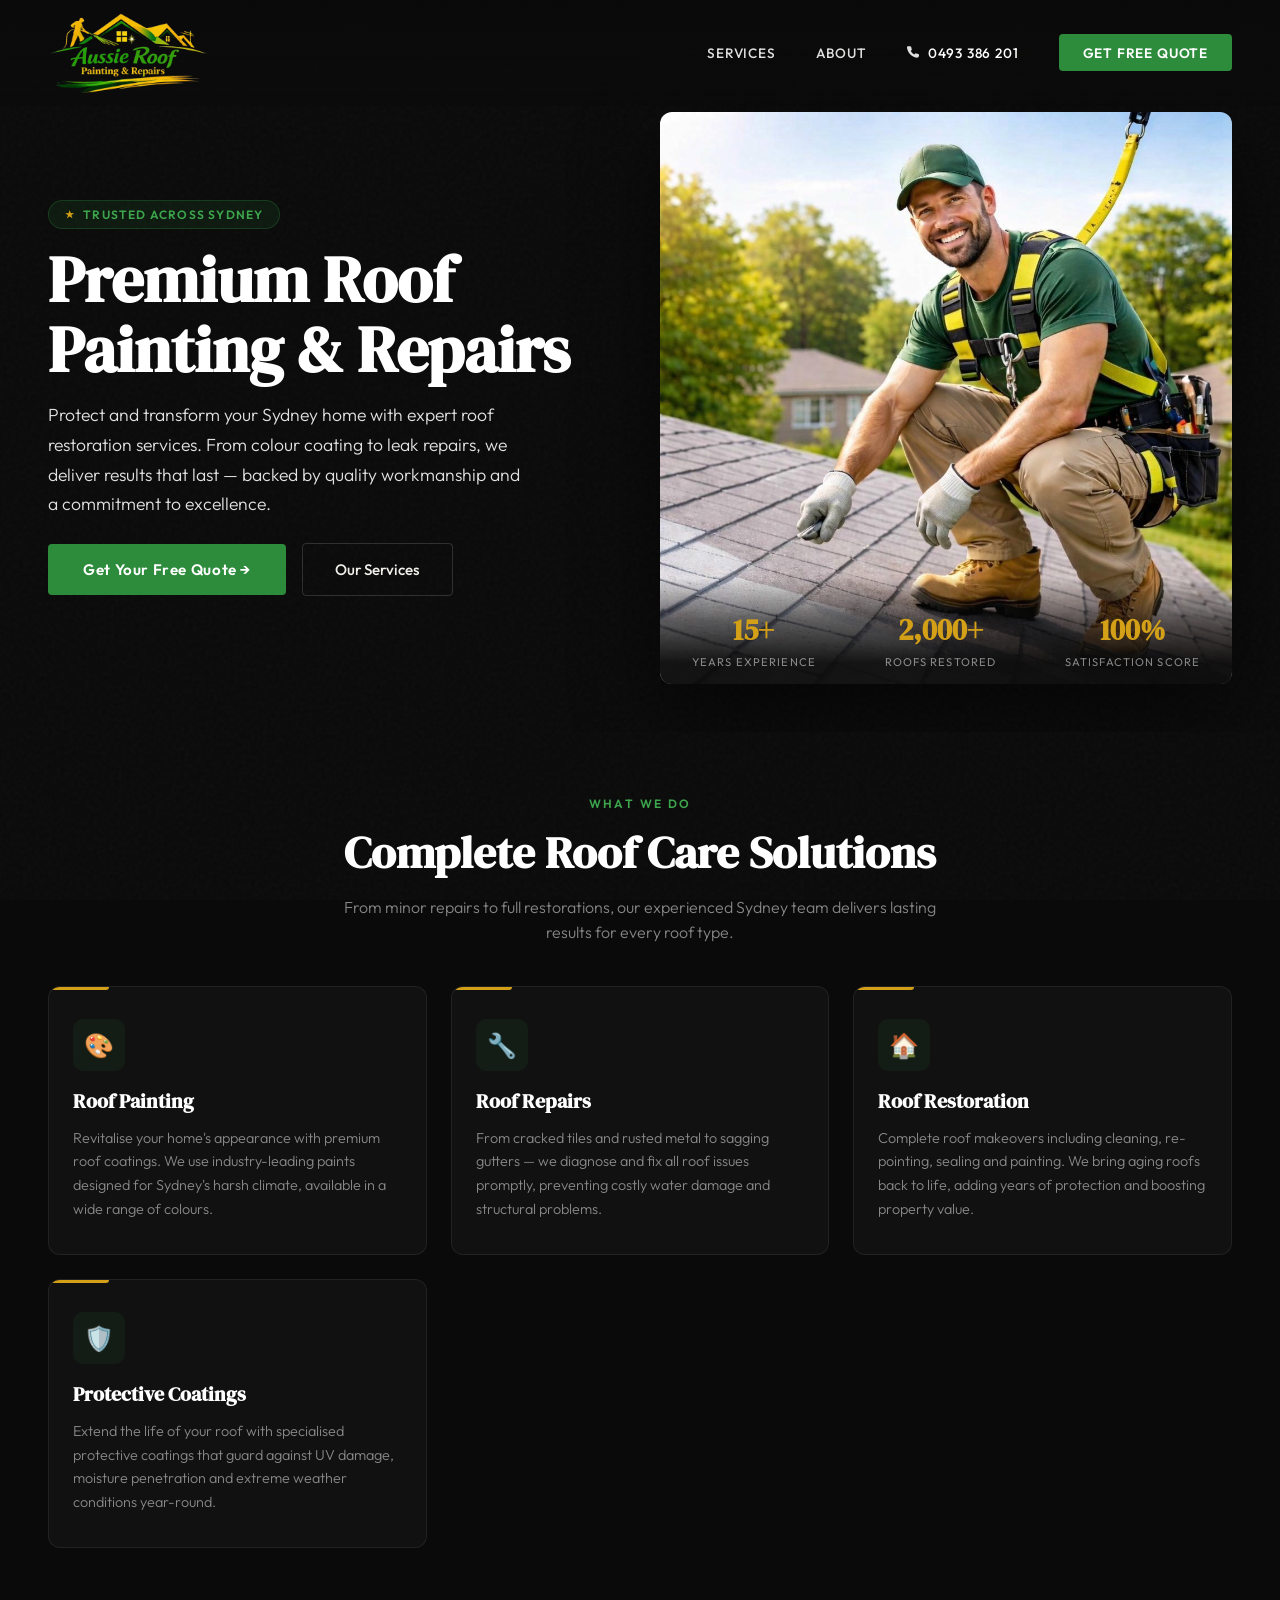
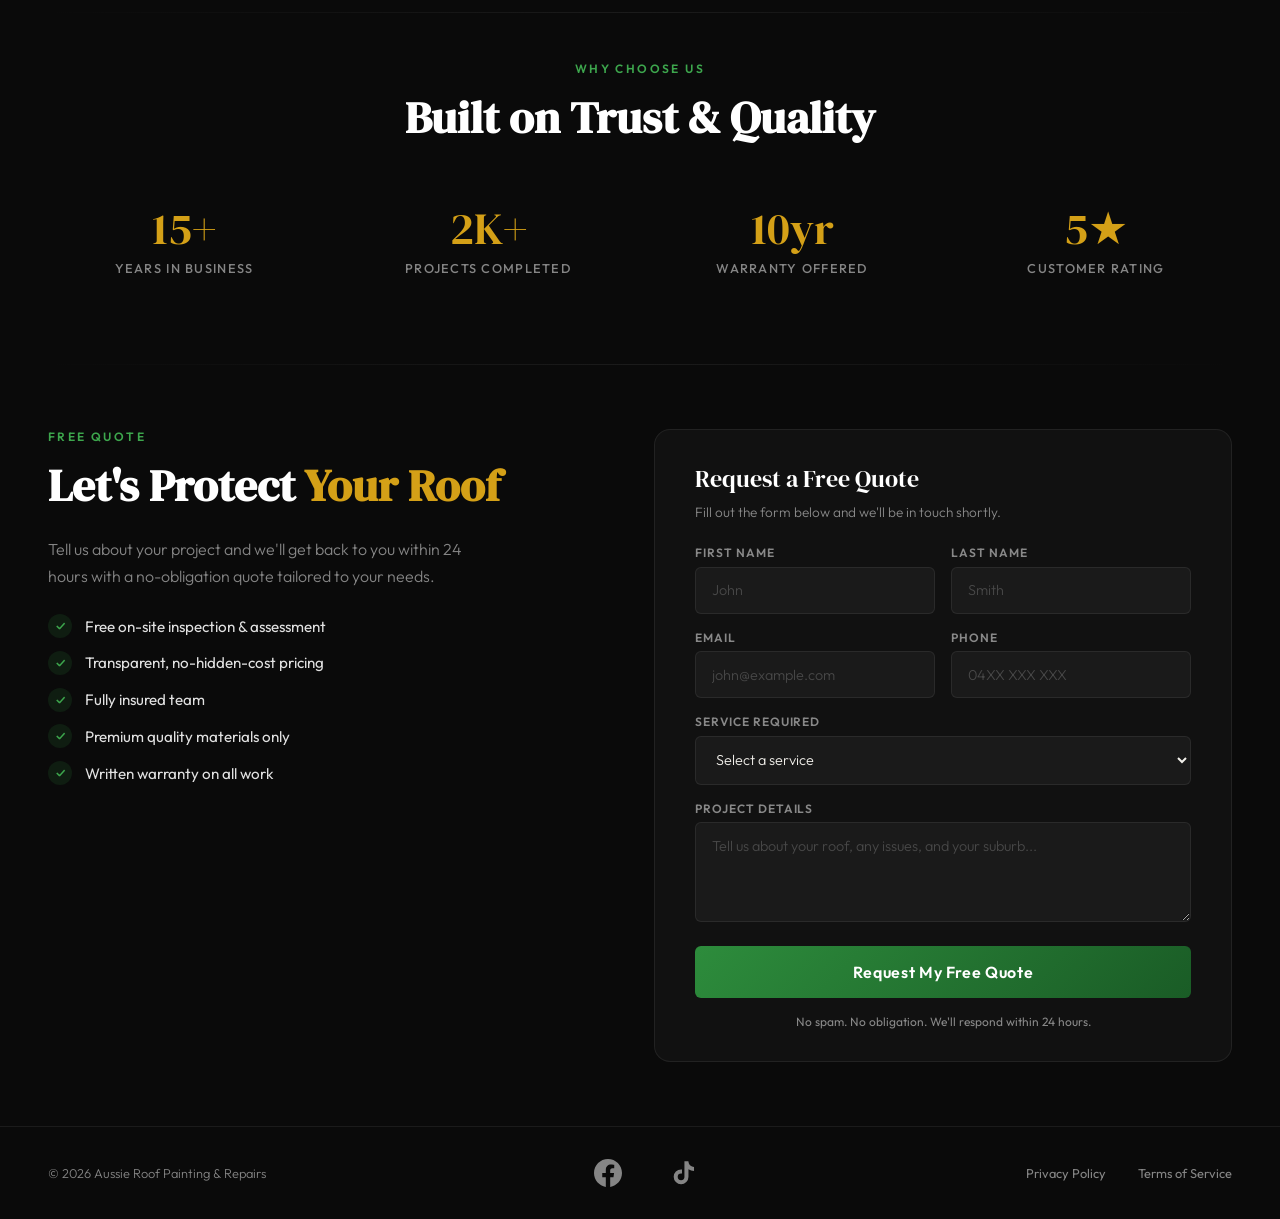
==== index.html @ 16a252d3 "Add Google Ads conversion tracking to success page" ====
<!DOCTYPE html>
<html lang="en">
<head>
  <!-- Google tag (gtag.js) -->
  <script async src="https://www.googletagmanager.com/gtag/js?id=AW-18053770691"></script>
  <script>
    window.dataLayer = window.dataLayer || [];
    function gtag(){dataLayer.push(arguments);}
    gtag('js', new Date());
    gtag('config', 'AW-18053770691');
  </script>
  <meta charset="UTF-8">
  <meta name="viewport" content="width=device-width, initial-scale=1.0">
  <title>Aussie Roof Painting & Repairs | Roof Restoration Sydney</title>
  <meta name="description" content="Sydney's trusted roof painting, repairs and restoration specialists. Quality workmanship, premium materials, fully insured. Get a free no-obligation quote today.">
  <meta name="keywords" content="roof painting Sydney, roof repairs Sydney, roof restoration Sydney, protective coatings, roof cleaning Sydney, roof painter near me, free quote">
  <meta name="author" content="Aussie Roof Painting & Repairs">
  <meta name="geo.region" content="AU-NSW">
  <meta name="geo.placename" content="Sydney">
  <link rel="canonical" href="https://aussieroofpaintingandrepairs.com.au/">

  <!-- Open Graph (Facebook, LinkedIn) -->
  <meta property="og:title" content="Aussie Roof Painting & Repairs | Sydney">
  <meta property="og:description" content="Sydney's trusted roof painting, repairs and restoration specialists. Get a free no-obligation quote today.">
  <meta property="og:image" content="https://aussieroofpaintingandrepairs.com.au/images/hero.jpg">
  <meta property="og:url" content="https://aussieroofpaintingandrepairs.com.au/">
  <meta property="og:type" content="website">
  <meta property="og:site_name" content="Aussie Roof Painting & Repairs">
  <meta property="og:locale" content="en_AU">

  <!-- Twitter Card -->
  <meta name="twitter:card" content="summary_large_image">
  <meta name="twitter:title" content="Aussie Roof Painting & Repairs | Sydney">
  <meta name="twitter:description" content="Sydney's trusted roof painting, repairs and restoration specialists.">
  <meta name="twitter:image" content="https://aussieroofpaintingandrepairs.com.au/images/hero.jpg">

  <!-- Favicon -->
  <link rel="icon" type="image/png" href="/images/favicon.png">
  <link rel="apple-touch-icon" href="/images/favicon.png">

  <!-- Fonts -->
  <link rel="preconnect" href="https://fonts.googleapis.com">
  <link rel="preconnect" href="https://fonts.gstatic.com" crossorigin>
  <link href="https://fonts.googleapis.com/css2?family=DM+Serif+Display&family=Outfit:wght@300;400;500;600;700&display=swap" rel="stylesheet">

  <!-- Styles -->
  <link rel="stylesheet" href="/css/style.css">

  <!-- Structured Data (LocalBusiness) -->
  <script type="application/ld+json">
  {
    "@context": "https://schema.org",
    "@type": "LocalBusiness",
    "name": "Aussie Roof Painting & Repairs",
    "description": "Sydney's trusted roof painting, repairs and restoration specialists.",
    "url": "https://aussieroofpaintingandrepairs.com.au",
    "image": "https://aussieroofpaintingandrepairs.com.au/images/hero.jpg",
    "logo": "https://aussieroofpaintingandrepairs.com.au/images/logo.png",
    "address": {
      "@type": "PostalAddress",
      "addressLocality": "Sydney",
      "addressRegion": "NSW",
      "addressCountry": "AU"
    },
    "geo": {
      "@type": "GeoCoordinates",
      "latitude": -33.8688,
      "longitude": 151.2093
    },
    "areaServed": {
      "@type": "City",
      "name": "Sydney",
      "containedInPlace": {
        "@type": "State",
        "name": "New South Wales"
      }
    },
    "serviceType": ["Roof Painting", "Roof Repairs", "Roof Restoration", "Protective Coatings"],
    "priceRange": "$$",
    "telephone": "+61 493 386 201",
    "openingHoursSpecification": {
      "@type": "OpeningHoursSpecification",
      "dayOfWeek": ["Monday", "Tuesday", "Wednesday", "Thursday", "Friday"],
      "opens": "07:00",
      "closes": "17:00"
    }
  }
  </script>
</head>
<body>

<!-- ── NAV ── -->
<nav>
  <div class="logo-group">
    <img src="/images/logo.png" alt="Aussie Roof Painting & Repairs" class="logo-img" />
  </div>
  <a href="tel:+61493386201" class="mobile-phone-btn"><svg width="14" height="14" viewBox="0 0 24 24" fill="currentColor"><path d="M21.384 17.752a2.108 2.108 0 0 1-2.177 2.236 19.662 19.662 0 0 1-8.565-3.047 19.371 19.371 0 0 1-5.96-5.96A19.662 19.662 0 0 1 1.635 2.42 2.108 2.108 0 0 1 3.87.244h3.09a2.108 2.108 0 0 1 2.109 1.81 13.53 13.53 0 0 0 .738 2.969 2.108 2.108 0 0 1-.474 2.224L8.09 8.49a16.876 16.876 0 0 0 5.96 5.96l1.243-1.243a2.108 2.108 0 0 1 2.224-.474 13.53 13.53 0 0 0 2.969.738 2.108 2.108 0 0 1 1.81 2.109v3.09z"/></svg><span>0493 386 201</span></a>
  <div class="nav-links">
    <a href="#services">Services</a>
    <a href="#why-us">About</a>
    <a href="tel:+61493386201" class="nav-phone"><svg width="14" height="14" viewBox="0 0 24 24" fill="currentColor"><path d="M21.384 17.752a2.108 2.108 0 0 1-2.177 2.236 19.662 19.662 0 0 1-8.565-3.047 19.371 19.371 0 0 1-5.96-5.96A19.662 19.662 0 0 1 1.635 2.42 2.108 2.108 0 0 1 3.87.244h3.09a2.108 2.108 0 0 1 2.109 1.81 13.53 13.53 0 0 0 .738 2.969 2.108 2.108 0 0 1-.474 2.224L8.09 8.49a16.876 16.876 0 0 0 5.96 5.96l1.243-1.243a2.108 2.108 0 0 1 2.224-.474 13.53 13.53 0 0 0 2.969.738 2.108 2.108 0 0 1 1.81 2.109v3.09z"/></svg><span>0493 386 201</span></a>
    <a href="#quote" class="nav-cta">Get Free Quote</a>
  </div>
</nav>

<!-- ── HERO ── -->
<section class="hero">
  <div class="hero-bg"></div>
  <div class="hero-content">
    <div class="hero-left">
      <div class="hero-badge">Trusted Across Sydney</div>
      <h1>Premium Roof Painting &amp; Repairs</h1>
      <p>Protect and transform your Sydney home with expert roof restoration services. From colour coating to leak repairs, we deliver results that last — backed by quality workmanship and a commitment to excellence.</p>
      <div class="hero-actions">
        <a href="#quote" class="btn-primary">Get Your Free Quote →</a>
        <a href="#services" class="btn-secondary">Our Services</a>
      </div>
    </div>
    <div class="hero-image-card">
      <img src="/images/hero.jpg" alt="Aussie Roof Painting professional at work on a roof" loading="lazy" />
      <div class="hero-image-overlay">
        <div class="hero-stat">
          <strong>15+</strong>
          <small>Years Experience</small>
        </div>
        <div class="hero-stat">
          <strong>2,000+</strong>
          <small>Roofs Restored</small>
        </div>
        <div class="hero-stat">
          <strong>100%</strong>
          <small>Satisfaction Score</small>
        </div>
      </div>
    </div>
  </div>
</section>

<!-- ── SERVICES ── -->
<section class="services" id="services">
  <div class="section-header fade-in">
    <span class="section-label">What We Do</span>
    <h2>Complete Roof Care Solutions</h2>
    <p>From minor repairs to full restorations, our experienced Sydney team delivers lasting results for every roof type.</p>
  </div>
  <div class="services-grid">
    <div class="service-card fade-in">
      <div class="service-icon">🎨</div>
      <h3>Roof Painting</h3>
      <p>Revitalise your home's appearance with premium roof coatings. We use industry-leading paints designed for Sydney's harsh climate, available in a wide range of colours.</p>
    </div>
    <div class="service-card fade-in">
      <div class="service-icon">🔧</div>
      <h3>Roof Repairs</h3>
      <p>From cracked tiles and rusted metal to sagging gutters — we diagnose and fix all roof issues promptly, preventing costly water damage and structural problems.</p>
    </div>
    <div class="service-card fade-in">
      <div class="service-icon">🏠</div>
      <h3>Roof Restoration</h3>
      <p>Complete roof makeovers including cleaning, re-pointing, sealing and painting. We bring aging roofs back to life, adding years of protection and boosting property value.</p>
    </div>
    <div class="service-card fade-in">
      <div class="service-icon">🛡️</div>
      <h3>Protective Coatings</h3>
      <p>Extend the life of your roof with specialised protective coatings that guard against UV damage, moisture penetration and extreme weather conditions year-round.</p>
    </div>
  </div>
</section>

<div class="divider"></div>

<!-- ── WHY US ── -->
<section class="why-us" id="why-us">
  <div class="section-header fade-in">
    <span class="section-label">Why Choose Us</span>
    <h2>Built on Trust &amp; Quality</h2>
  </div>
  <div class="why-grid fade-in">
    <div class="why-item">
      <div class="why-number">15+</div>
      <div class="why-label">Years in Business</div>
    </div>
    <div class="why-item">
      <div class="why-number">2K+</div>
      <div class="why-label">Projects Completed</div>
    </div>
    <div class="why-item">
      <div class="why-number">10yr</div>
      <div class="why-label">Warranty Offered</div>
    </div>
    <div class="why-item">
      <div class="why-number">5★</div>
      <div class="why-label">Customer Rating</div>
    </div>
  </div>
</section>

<div class="divider"></div>

<!-- ── QUOTE FORM (Netlify Forms) ── -->
<section class="quote-section" id="quote">
  <div class="quote-container">
    <div class="quote-info fade-in">
      <span class="section-label">Free Quote</span>
      <h2>Let's Protect <em>Your Roof</em></h2>
      <p>Tell us about your project and we'll get back to you within 24 hours with a no-obligation quote tailored to your needs.</p>
      <ul class="quote-features">
        <li>Free on-site inspection &amp; assessment</li>
        <li>Transparent, no-hidden-cost pricing</li>
        <li>Fully insured team</li>
        <li>Premium quality materials only</li>
        <li>Written warranty on all work</li>
      </ul>
    </div>
    <form class="quote-form fade-in" name="quote-request" method="POST" data-netlify="true" netlify-honeypot="bot-field" action="/success.html">
      <input type="hidden" name="form-name" value="quote-request">
      <input type="hidden" name="subject" value="New Quote Request">
      <p style="display:none"><label>Don't fill this out: <input name="bot-field"></label></p>
      <div class="form-title">Request a Free Quote</div>
      <div class="form-subtitle">Fill out the form below and we'll be in touch shortly.</div>
      <div class="form-grid">
        <div class="form-group">
          <label for="fname">First Name</label>
          <input type="text" id="fname" name="first-name" placeholder="John" required />
        </div>
        <div class="form-group">
          <label for="lname">Last Name</label>
          <input type="text" id="lname" name="last-name" placeholder="Smith" required />
        </div>
        <div class="form-group">
          <label for="email">Email</label>
          <input type="email" id="email" name="email" placeholder="john@example.com" required />
        </div>
        <div class="form-group">
          <label for="phone">Phone</label>
          <input type="tel" id="phone" name="phone" placeholder="04XX XXX XXX" required />
        </div>
        <div class="form-group full">
          <label for="service">Service Required</label>
          <select id="service" name="service" required>
            <option value="" disabled selected>Select a service</option>
            <option value="painting">Roof Painting</option>
            <option value="repairs">Roof Repairs</option>
            <option value="restoration">Roof Restoration</option>
            <option value="coating">Protective Coatings</option>
            <option value="other">Other / Not Sure</option>
          </select>
        </div>
        <div class="form-group full">
          <label for="message">Project Details</label>
          <textarea id="message" name="message" placeholder="Tell us about your roof, any issues, and your suburb..."></textarea>
        </div>
      </div>
      <button type="submit" class="form-submit">Request My Free Quote</button>
      <p class="form-note">No spam. No obligation. We'll respond within 24 hours.</p>
    </form>
  </div>
</section>

<!-- ── FOOTER ── -->
<footer>
  <div class="footer-content">
    <div class="footer-copy">&copy; 2026 Aussie Roof Painting &amp; Repairs</div>
    <div class="footer-social">
      <a href="https://www.facebook.com/people/Aussie-Roof-Painting-Repairs/61587856090064/" target="_blank" rel="noopener noreferrer" aria-label="Facebook">
        <svg width="28" height="28" viewBox="0 0 24 24" fill="currentColor"><path d="M24 12.073c0-6.627-5.373-12-12-12s-12 5.373-12 12c0 5.99 4.388 10.954 10.125 11.854v-8.385H7.078v-3.47h3.047V9.43c0-3.007 1.792-4.669 4.533-4.669 1.312 0 2.686.235 2.686.235v2.953H15.83c-1.491 0-1.956.925-1.956 1.874v2.25h3.328l-.532 3.47h-2.796v8.385C19.612 23.027 24 18.062 24 12.073z"/></svg>
      </a>
      <a href="https://www.tiktok.com/@aussieroofpainting?_r=1&_t=ZN-95CnViyDGNi" target="_blank" rel="noopener noreferrer" aria-label="TikTok">
        <svg width="28" height="28" viewBox="0 0 24 24" fill="currentColor"><path d="M19.59 6.69a4.83 4.83 0 0 1-3.77-4.25V2h-3.45v13.67a2.89 2.89 0 0 1-2.88 2.5 2.89 2.89 0 0 1-2.89-2.89 2.89 2.89 0 0 1 2.89-2.89c.28 0 .54.04.79.1v-3.5a6.37 6.37 0 0 0-.79-.05A6.34 6.34 0 0 0 3.15 15.2a6.34 6.34 0 0 0 6.34 6.34 6.34 6.34 0 0 0 6.34-6.34V8.73a8.19 8.19 0 0 0 4.76 1.52v-3.4a4.85 4.85 0 0 1-1-.16z"/></svg>
      </a>
    </div>
    <div class="footer-links">
      <a href="/privacy.html">Privacy Policy</a>
      <a href="/terms.html">Terms of Service</a>
    </div>
  </div>
</footer>

<script src="/js/main.js"></script>
</body>
</html>
---- css/style.css ----
:root {
  --bg-dark: #0A0A0A;
  --bg-card: #111111;
  --bg-card-hover: #181818;
  --green: #2D8C3C;
  --green-light: #3DA64D;
  --green-dark: #1A5C26;
  --gold: #D4A017;
  --gold-light: #E8B82E;
  --cream: #F2F0EB;
  --white: #FFFFFF;
  --text-light: rgba(255,255,255,0.88);
  --text-muted: rgba(255,255,255,0.5);
  --border: rgba(255,255,255,0.07);
}

* { margin: 0; padding: 0; box-sizing: border-box; }
html { scroll-behavior: smooth; }

/* Force white on phone links - override Safari/iOS blue */
a[href^="tel"],
.mobile-phone-btn,
.mobile-phone-btn span {
  color: var(--white) !important;
  -webkit-text-fill-color: var(--white) !important;
  text-decoration: none !important;
}

.mobile-phone-btn svg {
  fill: var(--white) !important;
}

.footer-social a,
.footer-social a svg {
  color: var(--text-muted) !important;
  -webkit-text-fill-color: var(--text-muted) !important;
  fill: var(--text-muted) !important;
}

.footer-social a:hover,
.footer-social a:hover svg {
  color: var(--white) !important;
  -webkit-text-fill-color: var(--white) !important;
  fill: var(--white) !important;
}

body {
  font-family: 'Outfit', sans-serif;
  background-color: var(--bg-dark);
  color: var(--cream);
  overflow-x: hidden;
}

body::before {
  content: '';
  position: fixed;
  inset: 0;
  background-image: url("data:image/svg+xml,%3Csvg viewBox='0 0 256 256' xmlns='http://www.w3.org/2000/svg'%3E%3Cfilter id='n'%3E%3CfeTurbulence type='fractalNoise' baseFrequency='0.85' numOctaves='4' stitchTiles='stitch'/%3E%3C/filter%3E%3Crect width='100%25' height='100%25' filter='url(%23n)' opacity='0.03'/%3E%3C/svg%3E");
  pointer-events: none;
  z-index: 0;
}

/* ── NAV ── */
nav {
  position: fixed;
  top: 0; left: 0; right: 0;
  z-index: 100;
  padding: 0.8rem 3rem;
  display: flex;
  align-items: center;
  justify-content: space-between;
  background: linear-gradient(180deg, rgba(10,10,10,0.97) 0%, rgba(10,10,10,0) 100%);
  backdrop-filter: blur(8px);
}

.logo-group {
  display: flex;
  align-items: center;
}

.logo-img {
  height: 80px;
  width: auto;
  object-fit: contain;
}

.nav-links {
  display: flex;
  gap: 2.5rem;
  align-items: center;
}

.nav-links a {
  color: var(--text-light);
  text-decoration: none;
  font-size: 0.85rem;
  font-weight: 500;
  letter-spacing: 0.06em;
  text-transform: uppercase;
  transition: color 0.3s;
}

.nav-links a:hover { color: var(--green-light); }

.nav-cta {
  background: var(--green) !important;
  color: var(--white) !important;
  padding: 0.6rem 1.5rem;
  border-radius: 4px;
  font-weight: 600 !important;
  transition: background 0.3s, transform 0.2s !important;
}

.nav-cta:hover {
  background: var(--green-light) !important;
  transform: translateY(-1px);
}

.nav-phone {
  color: var(--text-light) !important;
  font-weight: 500 !important;
  letter-spacing: 0.06em !important;
  display: flex;
  align-items: center;
  gap: 0.5rem;
  text-decoration: none !important;
}

.nav-phone svg {
  flex-shrink: 0;
  fill: var(--text-light);
}

.nav-phone:hover {
  color: var(--green-light) !important;
}

.nav-phone:hover svg {
  fill: var(--green-light);
}

/* Mobile Phone Button in Nav - ONLY visible on mobile */
@media (min-width: 901px) {
  .mobile-phone-btn {
    display: none !important;
    visibility: hidden;
    width: 0;
    height: 0;
    overflow: hidden;
    position: absolute;
  }
}

.mobile-phone-btn {
  display: flex;
  align-items: center;
  gap: 0.5rem;
  color: var(--white) !important;
  font-family: 'Outfit', sans-serif;
  font-size: 0.85rem;
  font-weight: 600;
  text-decoration: none !important;
  letter-spacing: 0.02em;
  -webkit-text-fill-color: var(--white);
}

.mobile-phone-btn span {
  color: var(--white) !important;
  -webkit-text-fill-color: var(--white);
}

.mobile-phone-btn svg {
  fill: var(--white);
  flex-shrink: 0;
}

/* ── HERO ── */
.hero {
  position: relative;
  padding: 7rem 3rem 3rem;
  overflow: hidden;
}

.hero-bg {
  position: absolute;
  inset: 0;
  background: linear-gradient(135deg, rgba(10,10,10,0.93) 0%, rgba(10,10,10,0.7) 50%, rgba(10,10,10,0.9) 100%);
  z-index: -1;
}

.hero-bg::after {
  content: '';
  position: absolute;
  bottom: 0; left: 0; right: 0;
  height: 120px;
  background: linear-gradient(to top, var(--bg-dark), transparent);
}

.hero-content {
  max-width: 1200px;
  margin: 0 auto;
  width: 100%;
  display: grid;
  grid-template-columns: 1fr 1fr;
  gap: 2.5rem;
  align-items: center;
  position: relative;
  z-index: 1;
}

.hero-left {
  animation: fadeSlideUp 1s ease-out;
}

.hero-badge {
  display: inline-flex;
  align-items: center;
  gap: 0.5rem;
  background: rgba(45,140,60,0.12);
  border: 1px solid rgba(45,140,60,0.3);
  padding: 0.4rem 1rem;
  border-radius: 100px;
  font-size: 0.75rem;
  font-weight: 600;
  letter-spacing: 0.1em;
  text-transform: uppercase;
  color: var(--green-light);
  margin-bottom: 1rem;
}

.hero-badge::before {
  content: '★';
  font-size: 0.65rem;
  color: var(--gold);
}

.hero h1 {
  font-family: 'DM Serif Display', serif;
  font-size: clamp(2.8rem, 5vw, 4.2rem);
  line-height: 1.08;
  color: var(--white);
  margin-bottom: 1rem;
}

.hero p {
  font-size: 1.1rem;
  font-weight: 300;
  line-height: 1.7;
  color: var(--text-light);
  max-width: 480px;
  margin-bottom: 1.5rem;
}

.hero-actions {
  display: flex;
  gap: 1rem;
  align-items: center;
  flex-wrap: wrap;
}

.btn-primary {
  display: inline-flex;
  align-items: center;
  gap: 0.5rem;
  background: var(--green);
  color: var(--white);
  padding: 1rem 2.2rem;
  border: none;
  border-radius: 4px;
  font-family: 'Outfit', sans-serif;
  font-size: 0.95rem;
  font-weight: 600;
  letter-spacing: 0.04em;
  text-decoration: none;
  cursor: pointer;
  transition: all 0.3s;
}

.btn-primary:hover {
  background: var(--green-light);
  transform: translateY(-2px);
  box-shadow: 0 8px 30px rgba(45,140,60,0.3);
}

.btn-secondary {
  display: inline-flex;
  align-items: center;
  gap: 0.5rem;
  background: transparent;
  color: var(--cream);
  padding: 1rem 2rem;
  border: 1px solid rgba(255,255,255,0.15);
  border-radius: 4px;
  font-family: 'Outfit', sans-serif;
  font-size: 0.95rem;
  font-weight: 500;
  text-decoration: none;
  cursor: pointer;
  transition: all 0.3s;
}

.btn-secondary:hover {
  border-color: var(--gold);
  color: var(--gold);
}

.hero-image-card {
  position: relative;
  border-radius: 12px;
  overflow: hidden;
  box-shadow: 0 30px 80px rgba(0,0,0,0.5);
  animation: fadeSlideUp 1s ease-out 0.3s both;
}

.hero-image-card img {
  width: 100%;
  aspect-ratio: 1 / 1;
  object-fit: cover;
  display: block;
}

.hero-image-overlay {
  position: absolute;
  bottom: 0; left: 0; right: 0;
  padding: 2rem 2rem 0.9rem;
  background: linear-gradient(to top, rgba(10,10,10,0.95) 20%, rgba(10,10,10,0.6) 60%, transparent);
  display: flex;
  justify-content: space-between;
  align-items: flex-end;
}

.hero-stat {
  text-align: center;
}

.hero-stat strong {
  display: block;
  font-family: 'DM Serif Display', serif;
  font-size: 1.8rem;
  color: var(--gold);
}

.hero-stat small {
  font-size: 0.7rem;
  text-transform: uppercase;
  letter-spacing: 0.1em;
  color: var(--text-muted);
}

/* ── SERVICES ── */
.services {
  padding: 4rem 3rem;
  position: relative;
  z-index: 1;
}

.section-header {
  text-align: center;
  max-width: 600px;
  margin: 0 auto 2.5rem;
}

.section-label {
  font-size: 0.75rem;
  font-weight: 600;
  letter-spacing: 0.2em;
  text-transform: uppercase;
  color: var(--green-light);
  margin-bottom: 1rem;
  display: block;
}

.section-header h2 {
  font-family: 'DM Serif Display', serif;
  font-size: clamp(2rem, 3.5vw, 2.8rem);
  color: var(--white);
  line-height: 1.15;
  margin-bottom: 1rem;
}

.section-header p {
  color: var(--text-muted);
  font-weight: 300;
  font-size: 1rem;
  line-height: 1.6;
}

.services-grid {
  max-width: 1200px;
  margin: 0 auto;
  display: grid;
  grid-template-columns: repeat(auto-fit, minmax(280px, 1fr));
  gap: 1.5rem;
}

.service-card {
  background: var(--bg-card);
  border: 1px solid var(--border);
  border-radius: 12px;
  padding: 2rem 1.5rem;
  transition: all 0.4s;
  position: relative;
  overflow: hidden;
}

.service-card::before {
  content: '';
  position: absolute;
  top: 0; left: 0;
  width: 60px; height: 3px;
  background: var(--gold);
  border-radius: 0 0 4px 0;
  transition: width 0.4s;
}

.service-card:hover {
  transform: translateY(-4px);
  border-color: rgba(45,140,60,0.2);
  background: var(--bg-card-hover);
}

.service-card:hover::before { width: 100%; }

.service-icon {
  width: 52px;
  height: 52px;
  background: rgba(45,140,60,0.1);
  border-radius: 10px;
  display: flex;
  align-items: center;
  justify-content: center;
  font-size: 1.5rem;
  margin-bottom: 1rem;
}

.service-card h3 {
  font-family: 'DM Serif Display', serif;
  font-size: 1.25rem;
  color: var(--white);
  margin-bottom: 0.75rem;
}

.service-card p {
  font-size: 0.9rem;
  font-weight: 300;
  line-height: 1.65;
  color: var(--text-muted);
}

/* ── WHY US ── */
.why-us {
  padding: 3rem 3rem 4rem;
  position: relative;
  z-index: 1;
}

.why-grid {
  max-width: 1200px;
  margin: 0 auto;
  display: grid;
  grid-template-columns: repeat(4, 1fr);
  gap: 2rem;
}

.why-item {
  text-align: center;
  padding: 1.5rem 1rem;
}

.why-number {
  font-family: 'DM Serif Display', serif;
  font-size: 2.8rem;
  color: var(--gold);
  line-height: 1;
  margin-bottom: 0.5rem;
}

.why-label {
  font-size: 0.8rem;
  font-weight: 500;
  text-transform: uppercase;
  letter-spacing: 0.1em;
  color: var(--text-muted);
}

.divider {
  max-width: 1200px;
  margin: 0 auto;
  height: 1px;
  background: linear-gradient(90deg, transparent, var(--border), transparent);
}

/* ── QUOTE SECTION ── */
.quote-section {
  padding: 4rem 3rem;
  position: relative;
  z-index: 1;
}

.quote-container {
  max-width: 1200px;
  margin: 0 auto;
  display: grid;
  grid-template-columns: 1fr 1fr;
  gap: 2.5rem;
  align-items: start;
}

.quote-info h2 {
  font-family: 'DM Serif Display', serif;
  font-size: clamp(2rem, 3.5vw, 2.8rem);
  color: var(--white);
  line-height: 1.15;
  margin-bottom: 1.5rem;
}

.quote-info h2 em {
  font-style: normal;
  color: var(--gold);
}

.quote-info > p {
  color: var(--text-muted);
  font-weight: 300;
  line-height: 1.7;
  margin-bottom: 1.5rem;
  max-width: 440px;
}

.quote-features {
  list-style: none;
  display: flex;
  flex-direction: column;
  gap: 0.8rem;
}

.quote-features li {
  display: flex;
  align-items: center;
  gap: 0.8rem;
  font-size: 0.95rem;
  color: var(--text-light);
  font-weight: 400;
}

.quote-features li::before {
  content: '✓';
  display: flex;
  align-items: center;
  justify-content: center;
  width: 24px;
  height: 24px;
  background: rgba(45,140,60,0.15);
  color: var(--green-light);
  border-radius: 50%;
  font-size: 0.7rem;
  font-weight: 700;
  flex-shrink: 0;
}

/* ── FORM ── */
.quote-form {
  background: var(--bg-card);
  border: 1px solid var(--border);
  border-radius: 16px;
  padding: 2rem 2.5rem;
}

.form-title {
  font-family: 'DM Serif Display', serif;
  font-size: 1.5rem;
  color: var(--white);
  margin-bottom: 0.5rem;
}

.form-subtitle {
  color: var(--text-muted);
  font-size: 0.85rem;
  margin-bottom: 1.5rem;
  font-weight: 300;
}

.form-grid {
  display: grid;
  grid-template-columns: 1fr 1fr;
  gap: 1rem;
}

.form-group {
  display: flex;
  flex-direction: column;
  gap: 0.4rem;
}

.form-group.full { grid-column: 1 / -1; }

.form-group label {
  font-size: 0.75rem;
  font-weight: 600;
  letter-spacing: 0.08em;
  text-transform: uppercase;
  color: var(--text-muted);
}

.form-group input,
.form-group select,
.form-group textarea {
  background: rgba(255,255,255,0.04);
  border: 1px solid var(--border);
  border-radius: 6px;
  padding: 0.85rem 1rem;
  color: var(--cream);
  font-family: 'Outfit', sans-serif;
  font-size: 0.9rem;
  font-weight: 300;
  transition: border-color 0.3s, box-shadow 0.3s;
  outline: none;
}

.form-group input::placeholder,
.form-group textarea::placeholder {
  color: rgba(255,255,255,0.2);
}

.form-group input:focus,
.form-group select:focus,
.form-group textarea:focus {
  border-color: var(--green);
  box-shadow: 0 0 0 3px rgba(45,140,60,0.12);
}

.form-group select option {
  background: var(--bg-card);
  color: var(--cream);
}

.form-group textarea {
  resize: vertical;
  min-height: 100px;
}

.form-submit {
  margin-top: 1.5rem;
  width: 100%;
  background: linear-gradient(135deg, var(--green), var(--green-dark));
  color: var(--white);
  padding: 1rem;
  border: none;
  border-radius: 6px;
  font-family: 'Outfit', sans-serif;
  font-size: 1rem;
  font-weight: 600;
  letter-spacing: 0.04em;
  cursor: pointer;
  transition: all 0.3s;
}

.form-submit:hover {
  background: linear-gradient(135deg, var(--green-light), var(--green));
  transform: translateY(-2px);
  box-shadow: 0 8px 30px rgba(45,140,60,0.3);
}

.form-note {
  text-align: center;
  font-size: 0.75rem;
  color: var(--text-muted);
  margin-top: 1rem;
}

/* ── FOOTER ── */
footer {
  border-top: 1px solid var(--border);
  padding: 2rem 3rem;
  text-align: center;
  position: relative;
  z-index: 1;
}

.footer-content {
  max-width: 1200px;
  margin: 0 auto;
  display: flex;
  justify-content: space-between;
  align-items: center;
  flex-wrap: wrap;
  gap: 1rem;
}

.footer-copy {
  font-size: 0.8rem;
  color: var(--text-muted);
  font-weight: 300;
}

.footer-social {
  display: flex;
  gap: 3rem;
  align-items: center;
}

.footer-social a {
  color: var(--white);
  transition: opacity 0.3s;
  display: flex;
  align-items: center;
}

.footer-social a svg {
  fill: var(--white);
}

.footer-social a:hover { opacity: 0.7; }

.footer-links {
  display: flex;
  gap: 2rem;
}

.footer-links a {
  color: var(--text-muted);
  text-decoration: none;
  font-size: 0.8rem;
  transition: color 0.3s;
}

.footer-links a:hover { color: var(--green-light); }

/* ── ANIMATIONS ── */
@keyframes fadeSlideUp {
  from { opacity: 0; transform: translateY(30px); }
  to { opacity: 1; transform: translateY(0); }
}

.fade-in {
  opacity: 0;
  transform: translateY(20px);
  transition: opacity 0.6s ease-out, transform 0.6s ease-out;
}

.fade-in.visible {
  opacity: 1;
  transform: translateY(0);
}

/* ── RESPONSIVE ── */
@media (max-width: 900px) {
  nav { padding: 0.8rem 1.5rem; }
  .nav-links { display: none; }
  .hero { padding: 7.5rem 1.5rem 2rem; }
  .hero-content { grid-template-columns: 1fr; gap: 2rem; }
  .services, .why-us, .quote-section { padding: 3rem 1.5rem; }
  .why-grid { grid-template-columns: repeat(2, 1fr); gap: 1rem; }
  .quote-container { grid-template-columns: 1fr; gap: 2rem; }
  .quote-form { padding: 1.5rem; }
  .form-grid { grid-template-columns: 1fr; }
  .footer-content { flex-direction: column; text-align: center; gap: 1.5rem; }
  .footer-social { order: 0; }
  .footer-copy { order: -1; }
  .footer-links { order: 1; }
  footer { padding-bottom: 2rem; }
}

@media (max-width: 500px) {
  .hero h1 { font-size: 2.2rem; }
  .hero-actions { flex-direction: column; align-items: stretch; }
  .btn-primary, .btn-secondary { justify-content: center; }
  .why-number { font-size: 2.2rem; }
  .hero-image-overlay { gap: 1.5rem; justify-content: center; }
  .hero-stat strong { font-size: 1.4rem; }
  .hero-stat small { font-size: 0.6rem; }
}
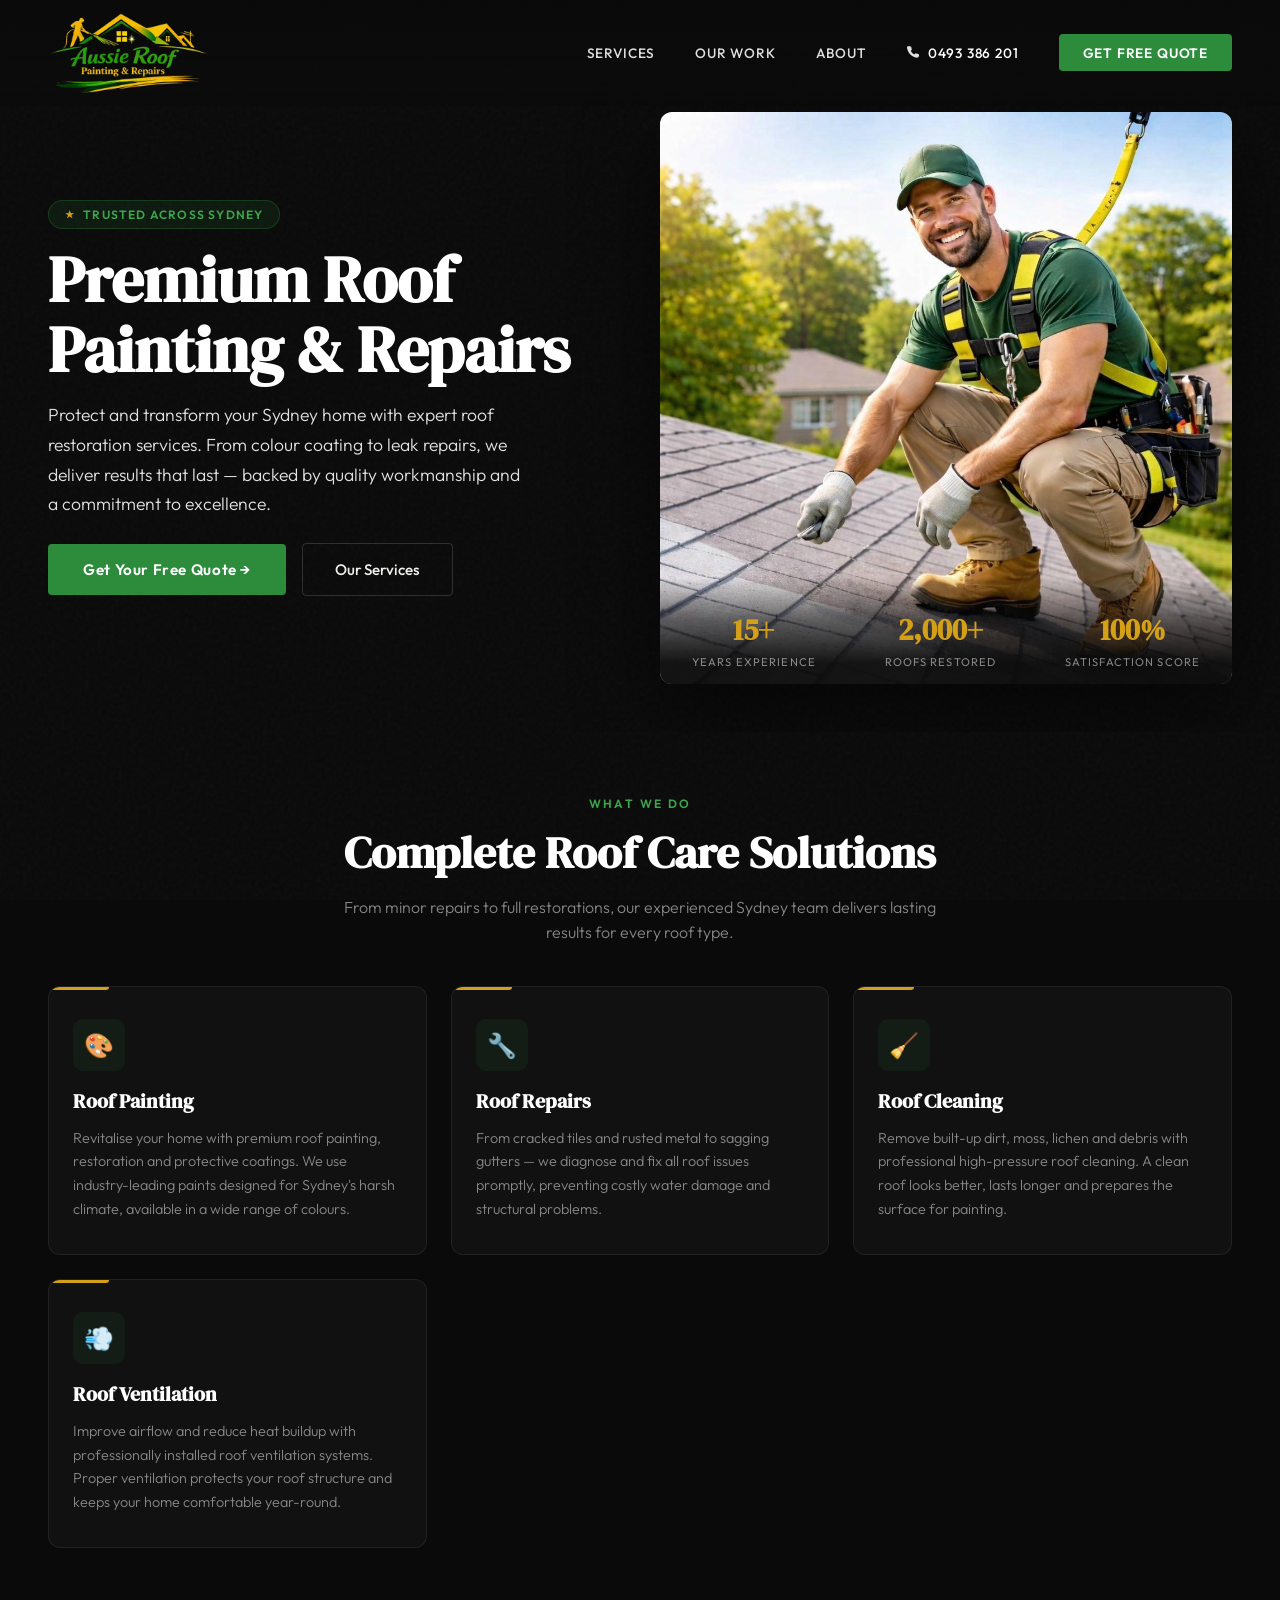
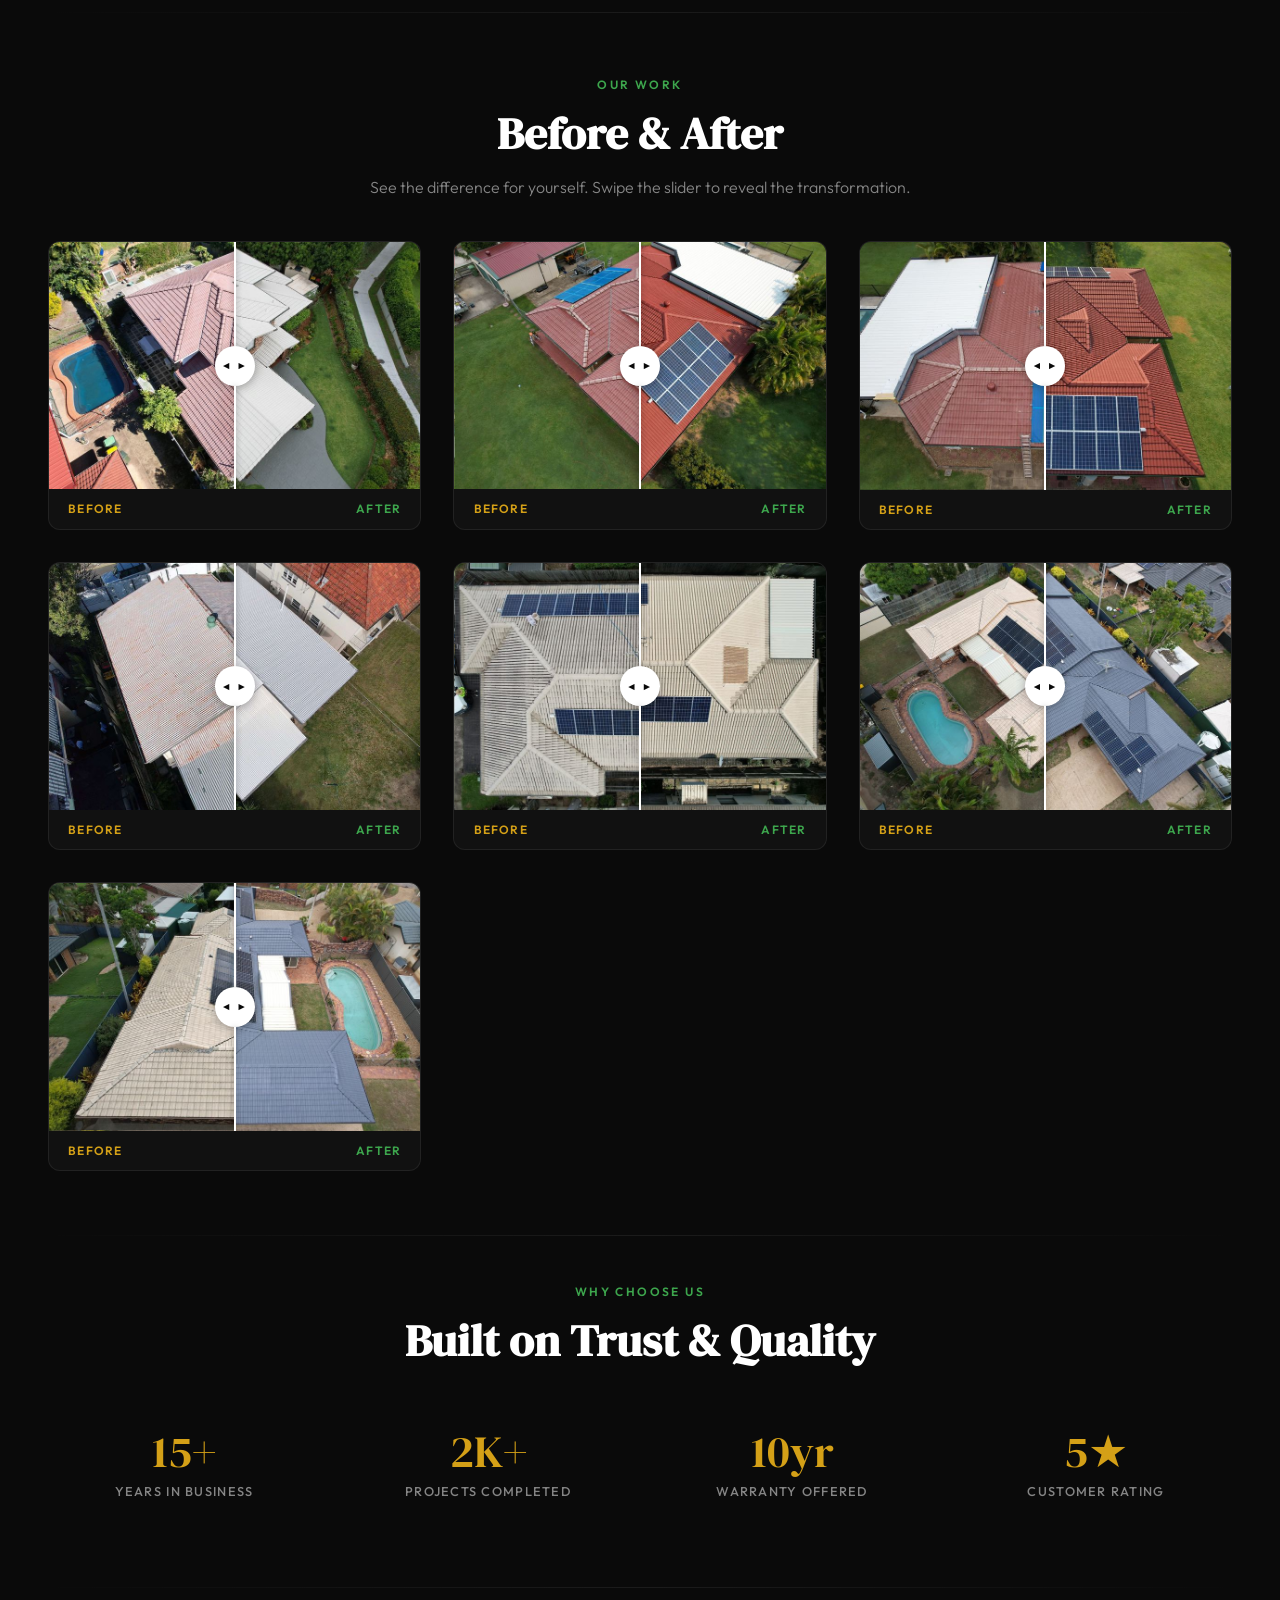
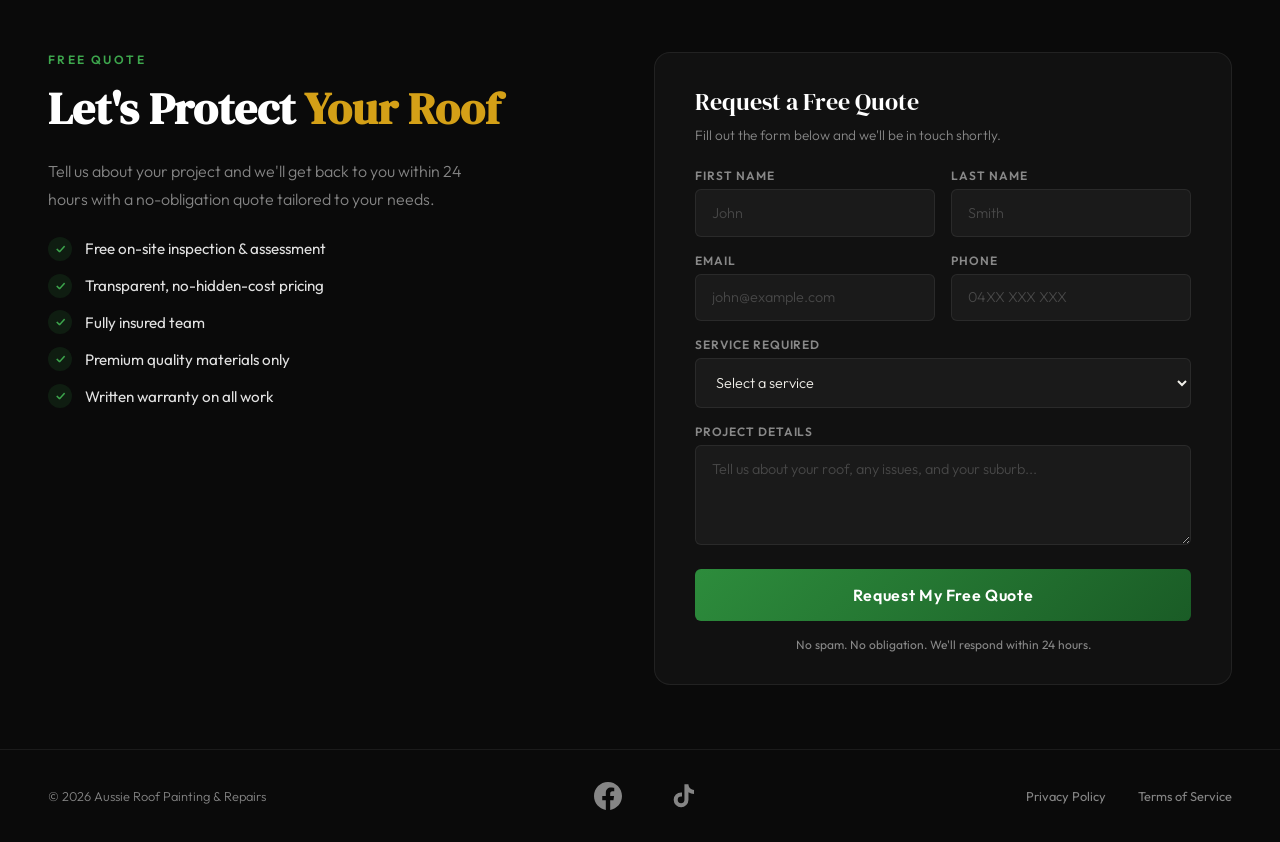
==== commit 70d3339d: "Add before and after gallery" ====
--- a/index.html
+++ b/index.html
@@ -13,7 +13,7 @@
   <meta name="viewport" content="width=device-width, initial-scale=1.0">
   <title>Aussie Roof Painting & Repairs | Roof Restoration Sydney</title>
   <meta name="description" content="Sydney's trusted roof painting, repairs and restoration specialists. Quality workmanship, premium materials, fully insured. Get a free no-obligation quote today.">
-  <meta name="keywords" content="roof painting Sydney, roof repairs Sydney, roof restoration Sydney, protective coatings, roof cleaning Sydney, roof painter near me, free quote">
+  <meta name="keywords" content="roof painting Sydney, roof repairs Sydney, roof cleaning Sydney, roof ventilation Sydney, roof restoration Sydney, roof painter near me, free quote">
   <meta name="author" content="Aussie Roof Painting & Repairs">
   <meta name="geo.region" content="AU-NSW">
   <meta name="geo.placename" content="Sydney">
@@ -75,7 +75,7 @@
         "name": "New South Wales"
       }
     },
-    "serviceType": ["Roof Painting", "Roof Repairs", "Roof Restoration", "Protective Coatings"],
+    "serviceType": ["Roof Painting", "Roof Repairs", "Roof Cleaning", "Roof Ventilation"],
     "priceRange": "$$",
     "telephone": "+61 493 386 201",
     "openingHoursSpecification": {
@@ -97,6 +97,7 @@
   <a href="tel:+61493386201" class="mobile-phone-btn"><svg width="14" height="14" viewBox="0 0 24 24" fill="currentColor"><path d="M21.384 17.752a2.108 2.108 0 0 1-2.177 2.236 19.662 19.662 0 0 1-8.565-3.047 19.371 19.371 0 0 1-5.96-5.96A19.662 19.662 0 0 1 1.635 2.42 2.108 2.108 0 0 1 3.87.244h3.09a2.108 2.108 0 0 1 2.109 1.81 13.53 13.53 0 0 0 .738 2.969 2.108 2.108 0 0 1-.474 2.224L8.09 8.49a16.876 16.876 0 0 0 5.96 5.96l1.243-1.243a2.108 2.108 0 0 1 2.224-.474 13.53 13.53 0 0 0 2.969.738 2.108 2.108 0 0 1 1.81 2.109v3.09z"/></svg><span>0493 386 201</span></a>
   <div class="nav-links">
     <a href="#services">Services</a>
+    <a href="#gallery">Our Work</a>
     <a href="#why-us">About</a>
     <a href="tel:+61493386201" class="nav-phone"><svg width="14" height="14" viewBox="0 0 24 24" fill="currentColor"><path d="M21.384 17.752a2.108 2.108 0 0 1-2.177 2.236 19.662 19.662 0 0 1-8.565-3.047 19.371 19.371 0 0 1-5.96-5.96A19.662 19.662 0 0 1 1.635 2.42 2.108 2.108 0 0 1 3.87.244h3.09a2.108 2.108 0 0 1 2.109 1.81 13.53 13.53 0 0 0 .738 2.969 2.108 2.108 0 0 1-.474 2.224L8.09 8.49a16.876 16.876 0 0 0 5.96 5.96l1.243-1.243a2.108 2.108 0 0 1 2.224-.474 13.53 13.53 0 0 0 2.969.738 2.108 2.108 0 0 1 1.81 2.109v3.09z"/></svg><span>0493 386 201</span></a>
     <a href="#quote" class="nav-cta">Get Free Quote</a>
@@ -147,7 +148,7 @@
     <div class="service-card fade-in">
       <div class="service-icon">🎨</div>
       <h3>Roof Painting</h3>
-      <p>Revitalise your home's appearance with premium roof coatings. We use industry-leading paints designed for Sydney's harsh climate, available in a wide range of colours.</p>
+      <p>Revitalise your home with premium roof painting, restoration and protective coatings. We use industry-leading paints designed for Sydney's harsh climate, available in a wide range of colours.</p>
     </div>
     <div class="service-card fade-in">
       <div class="service-icon">🔧</div>
@@ -155,21 +156,88 @@
       <p>From cracked tiles and rusted metal to sagging gutters — we diagnose and fix all roof issues promptly, preventing costly water damage and structural problems.</p>
     </div>
     <div class="service-card fade-in">
-      <div class="service-icon">🏠</div>
-      <h3>Roof Restoration</h3>
-      <p>Complete roof makeovers including cleaning, re-pointing, sealing and painting. We bring aging roofs back to life, adding years of protection and boosting property value.</p>
+      <div class="service-icon">🧹</div>
+      <h3>Roof Cleaning</h3>
+      <p>Remove built-up dirt, moss, lichen and debris with professional high-pressure roof cleaning. A clean roof looks better, lasts longer and prepares the surface for painting.</p>
     </div>
     <div class="service-card fade-in">
-      <div class="service-icon">🛡️</div>
-      <h3>Protective Coatings</h3>
-      <p>Extend the life of your roof with specialised protective coatings that guard against UV damage, moisture penetration and extreme weather conditions year-round.</p>
+      <div class="service-icon">💨</div>
+      <h3>Roof Ventilation</h3>
+      <p>Improve airflow and reduce heat buildup with professionally installed roof ventilation systems. Proper ventilation protects your roof structure and keeps your home comfortable year-round.</p>
     </div>
   </div>
 </section>
 
 <div class="divider"></div>
 
-<!-- ── WHY US ── -->
+<!-- ── BEFORE & AFTER GALLERY ── -->
+<section class="gallery" id="gallery">
+  <div class="section-header fade-in">
+    <span class="section-label">Our Work</span>
+    <h2>Before &amp; After</h2>
+    <p>See the difference for yourself. Swipe the slider to reveal the transformation.</p>
+  </div>
+  <div class="gallery-grid">
+    <div class="gallery-item fade-in">
+      <div class="ba-slider" data-before="/images/gallery/1before.jpg" data-after="/images/gallery/1after.jpg">
+        <div class="ba-image ba-after"><img src="/images/gallery/1after.jpg" alt="Roof after painting - white tile roof" loading="lazy"></div>
+        <div class="ba-image ba-before"><img src="/images/gallery/1before.jpg" alt="Roof before painting - faded pink tiles" loading="lazy"></div>
+        <div class="ba-handle"><div class="ba-handle-line"></div><div class="ba-handle-circle"><span>◄ ►</span></div><div class="ba-handle-line"></div></div>
+      </div>
+      <div class="ba-labels"><span>Before</span><span>After</span></div>
+    </div>
+    <div class="gallery-item fade-in">
+      <div class="ba-slider" data-before="/images/gallery/2before.jpg" data-after="/images/gallery/2after.jpg">
+        <div class="ba-image ba-after"><img src="/images/gallery/2after.jpg" alt="Roof after restoration - clean red tiles" loading="lazy"></div>
+        <div class="ba-image ba-before"><img src="/images/gallery/2before.jpg" alt="Roof before restoration - faded tiles with tarps" loading="lazy"></div>
+        <div class="ba-handle"><div class="ba-handle-line"></div><div class="ba-handle-circle"><span>◄ ►</span></div><div class="ba-handle-line"></div></div>
+      </div>
+      <div class="ba-labels"><span>Before</span><span>After</span></div>
+    </div>
+    <div class="gallery-item fade-in">
+      <div class="ba-slider" data-before="/images/gallery/3before.jpg" data-after="/images/gallery/3after.jpg">
+        <div class="ba-image ba-after"><img src="/images/gallery/3after.jpg" alt="Roof after cleaning - clean cream tiles" loading="lazy"></div>
+        <div class="ba-image ba-before"><img src="/images/gallery/3before.jpg" alt="Roof before cleaning - dirty tiles" loading="lazy"></div>
+        <div class="ba-handle"><div class="ba-handle-line"></div><div class="ba-handle-circle"><span>◄ ►</span></div><div class="ba-handle-line"></div></div>
+      </div>
+      <div class="ba-labels"><span>Before</span><span>After</span></div>
+    </div>
+    <div class="gallery-item fade-in">
+      <div class="ba-slider" data-before="/images/gallery/4before.jpg" data-after="/images/gallery/4after.jpg">
+        <div class="ba-image ba-after"><img src="/images/gallery/4after.jpg" alt="Roof after painting - fresh white metal roof" loading="lazy"></div>
+        <div class="ba-image ba-before"><img src="/images/gallery/4before.jpg" alt="Roof before painting - rusty corrugated roof" loading="lazy"></div>
+        <div class="ba-handle"><div class="ba-handle-line"></div><div class="ba-handle-circle"><span>◄ ►</span></div><div class="ba-handle-line"></div></div>
+      </div>
+      <div class="ba-labels"><span>Before</span><span>After</span></div>
+    </div>
+    <div class="gallery-item fade-in">
+      <div class="ba-slider" data-before="/images/gallery/5before.jpg" data-after="/images/gallery/5after.jpg">
+        <div class="ba-image ba-after"><img src="/images/gallery/5after.jpg" alt="Roof after restoration - cream tiles restored" loading="lazy"></div>
+        <div class="ba-image ba-before"><img src="/images/gallery/5before.jpg" alt="Roof before restoration - worn cream tiles" loading="lazy"></div>
+        <div class="ba-handle"><div class="ba-handle-line"></div><div class="ba-handle-circle"><span>◄ ►</span></div><div class="ba-handle-line"></div></div>
+      </div>
+      <div class="ba-labels"><span>Before</span><span>After</span></div>
+    </div>
+    <div class="gallery-item fade-in">
+      <div class="ba-slider" data-before="/images/gallery/6before.jpg" data-after="/images/gallery/6after.jpg">
+        <div class="ba-image ba-after"><img src="/images/gallery/6after.jpg" alt="Roof after painting - dark charcoal tiles" loading="lazy"></div>
+        <div class="ba-image ba-before"><img src="/images/gallery/6before.jpg" alt="Roof before painting - faded cream tiles" loading="lazy"></div>
+        <div class="ba-handle"><div class="ba-handle-line"></div><div class="ba-handle-circle"><span>◄ ►</span></div><div class="ba-handle-line"></div></div>
+      </div>
+      <div class="ba-labels"><span>Before</span><span>After</span></div>
+    </div>
+    <div class="gallery-item fade-in">
+      <div class="ba-slider" data-before="/images/gallery/7before.jpg" data-after="/images/gallery/7after.jpg">
+        <div class="ba-image ba-after"><img src="/images/gallery/7after.jpg" alt="Roof after painting - dark charcoal tiles" loading="lazy"></div>
+        <div class="ba-image ba-before"><img src="/images/gallery/7before.jpg" alt="Roof before painting - faded cream tiles" loading="lazy"></div>
+        <div class="ba-handle"><div class="ba-handle-line"></div><div class="ba-handle-circle"><span>◄ ►</span></div><div class="ba-handle-line"></div></div>
+      </div>
+      <div class="ba-labels"><span>Before</span><span>After</span></div>
+    </div>
+  </div>
+</section>
+
+<div class="divider"></div>
 <section class="why-us" id="why-us">
   <div class="section-header fade-in">
     <span class="section-label">Why Choose Us</span>
@@ -241,8 +309,8 @@
             <option value="" disabled selected>Select a service</option>
             <option value="painting">Roof Painting</option>
             <option value="repairs">Roof Repairs</option>
-            <option value="restoration">Roof Restoration</option>
-            <option value="coating">Protective Coatings</option>
+            <option value="cleaning">Roof Cleaning</option>
+            <option value="ventilation">Roof Ventilation</option>
             <option value="other">Other / Not Sure</option>
           </select>
         </div>
--- a/css/style.css
+++ b/css/style.css
@@ -447,6 +447,108 @@
   color: var(--text-muted);
 }
 
+/* ── BEFORE & AFTER GALLERY ── */
+.gallery {
+  padding: 4rem 3rem;
+  position: relative;
+  z-index: 1;
+}
+
+.gallery-grid {
+  max-width: 1200px;
+  margin: 0 auto;
+  display: grid;
+  grid-template-columns: repeat(auto-fit, minmax(340px, 1fr));
+  gap: 2rem;
+}
+
+.gallery-item {
+  border-radius: 12px;
+  overflow: hidden;
+  background: var(--bg-card);
+  border: 1px solid var(--border);
+}
+
+.ba-slider {
+  position: relative;
+  overflow: hidden;
+  cursor: ew-resize;
+  aspect-ratio: 3 / 2;
+}
+
+.ba-image {
+  position: absolute;
+  inset: 0;
+}
+
+.ba-image img {
+  width: 100%;
+  height: 100%;
+  object-fit: cover;
+  display: block;
+}
+
+.ba-before {
+  clip-path: inset(0 50% 0 0);
+  z-index: 2;
+}
+
+.ba-handle {
+  position: absolute;
+  top: 0;
+  bottom: 0;
+  left: 50%;
+  transform: translateX(-50%);
+  z-index: 3;
+  display: flex;
+  flex-direction: column;
+  align-items: center;
+  pointer-events: none;
+}
+
+.ba-handle-line {
+  flex: 1;
+  width: 2px;
+  background: var(--white);
+  box-shadow: 0 0 6px rgba(0,0,0,0.4);
+}
+
+.ba-handle-circle {
+  width: 40px;
+  height: 40px;
+  background: var(--white);
+  border-radius: 50%;
+  display: flex;
+  align-items: center;
+  justify-content: center;
+  box-shadow: 0 2px 10px rgba(0,0,0,0.3);
+  flex-shrink: 0;
+}
+
+.ba-handle-circle span {
+  font-size: 0.65rem;
+  color: var(--bg-dark);
+  letter-spacing: 0.15em;
+  font-weight: 700;
+}
+
+.ba-labels {
+  display: flex;
+  justify-content: space-between;
+  padding: 0.75rem 1.2rem;
+}
+
+.ba-labels span {
+  font-size: 0.75rem;
+  font-weight: 600;
+  text-transform: uppercase;
+  letter-spacing: 0.1em;
+  color: var(--text-muted);
+}
+
+.ba-labels span:first-child { color: var(--gold); }
+.ba-labels span:last-child { color: var(--green-light); }
+
 /* ── WHY US ── */
 .why-us {
   padding: 3rem 3rem 4rem;
@@ -749,7 +851,8 @@
   .nav-links { display: none; }
   .hero { padding: 7.5rem 1.5rem 2rem; }
   .hero-content { grid-template-columns: 1fr; gap: 2rem; }
-  .services, .why-us, .quote-section { padding: 3rem 1.5rem; }
+  .services, .why-us, .quote-section, .gallery { padding: 3rem 1.5rem; }
+  .gallery-grid { grid-template-columns: 1fr; }
   .why-grid { grid-template-columns: repeat(2, 1fr); gap: 1rem; }
   .quote-container { grid-template-columns: 1fr; gap: 2rem; }
   .quote-form { padding: 1.5rem; }
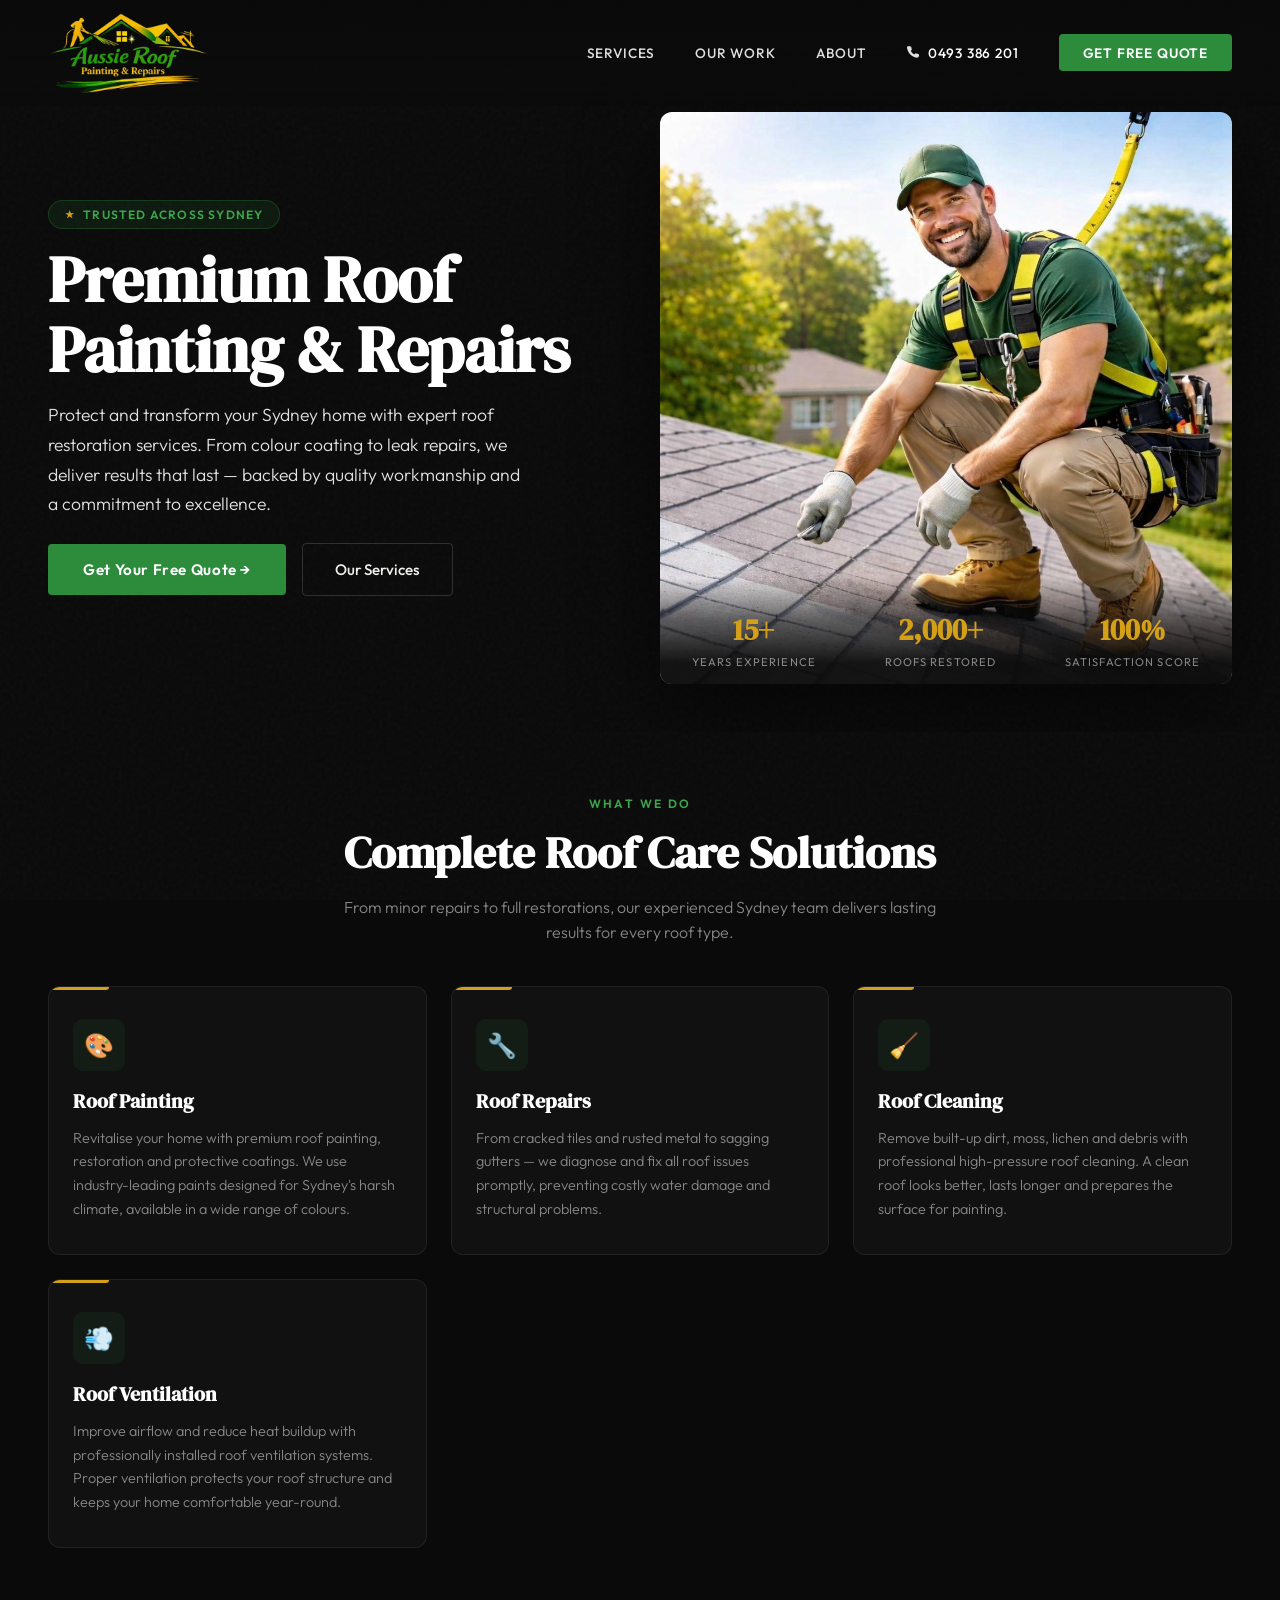
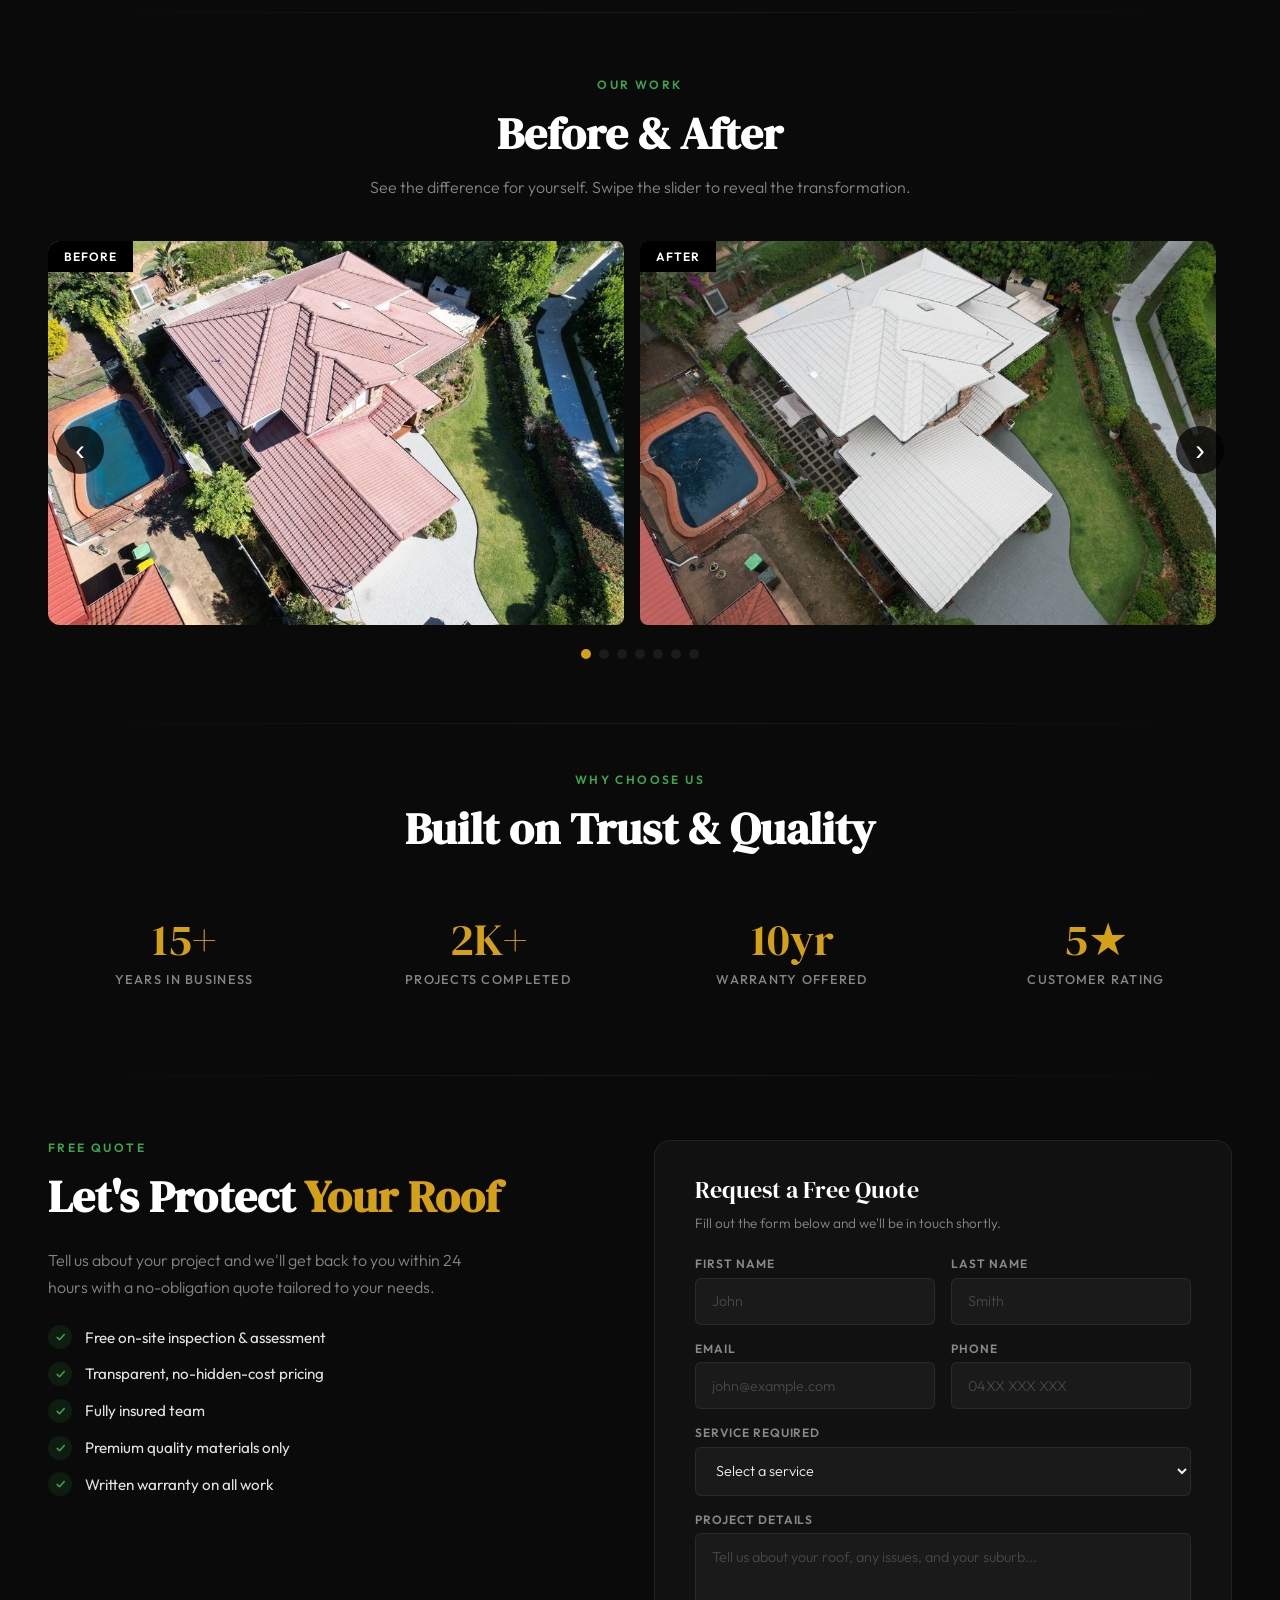
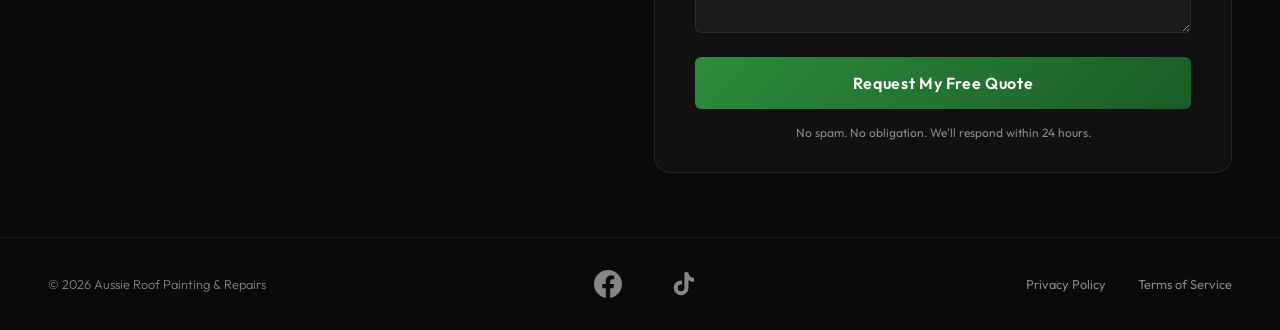
==== commit b0170b58: "Replace gallery with horizontal carousel" ====
--- a/index.html
+++ b/index.html
@@ -177,63 +177,54 @@
     <h2>Before &amp; After</h2>
     <p>See the difference for yourself. Swipe the slider to reveal the transformation.</p>
   </div>
-  <div class="gallery-grid">
-    <div class="gallery-item fade-in">
-      <div class="ba-slider" data-before="/images/gallery/1before.jpg" data-after="/images/gallery/1after.jpg">
-        <div class="ba-image ba-after"><img src="/images/gallery/1after.jpg" alt="Roof after painting - white tile roof" loading="lazy"></div>
-        <div class="ba-image ba-before"><img src="/images/gallery/1before.jpg" alt="Roof before painting - faded pink tiles" loading="lazy"></div>
-        <div class="ba-handle"><div class="ba-handle-line"></div><div class="ba-handle-circle"><span>◄ ►</span></div><div class="ba-handle-line"></div></div>
-      </div>
-      <div class="ba-labels"><span>Before</span><span>After</span></div>
-    </div>
-    <div class="gallery-item fade-in">
-      <div class="ba-slider" data-before="/images/gallery/2before.jpg" data-after="/images/gallery/2after.jpg">
-        <div class="ba-image ba-after"><img src="/images/gallery/2after.jpg" alt="Roof after restoration - clean red tiles" loading="lazy"></div>
-        <div class="ba-image ba-before"><img src="/images/gallery/2before.jpg" alt="Roof before restoration - faded tiles with tarps" loading="lazy"></div>
-        <div class="ba-handle"><div class="ba-handle-line"></div><div class="ba-handle-circle"><span>◄ ►</span></div><div class="ba-handle-line"></div></div>
-      </div>
-      <div class="ba-labels"><span>Before</span><span>After</span></div>
-    </div>
-    <div class="gallery-item fade-in">
-      <div class="ba-slider" data-before="/images/gallery/3before.jpg" data-after="/images/gallery/3after.jpg">
-        <div class="ba-image ba-after"><img src="/images/gallery/3after.jpg" alt="Roof after cleaning - clean cream tiles" loading="lazy"></div>
-        <div class="ba-image ba-before"><img src="/images/gallery/3before.jpg" alt="Roof before cleaning - dirty tiles" loading="lazy"></div>
-        <div class="ba-handle"><div class="ba-handle-line"></div><div class="ba-handle-circle"><span>◄ ►</span></div><div class="ba-handle-line"></div></div>
-      </div>
-      <div class="ba-labels"><span>Before</span><span>After</span></div>
-    </div>
-    <div class="gallery-item fade-in">
-      <div class="ba-slider" data-before="/images/gallery/4before.jpg" data-after="/images/gallery/4after.jpg">
-        <div class="ba-image ba-after"><img src="/images/gallery/4after.jpg" alt="Roof after painting - fresh white metal roof" loading="lazy"></div>
-        <div class="ba-image ba-before"><img src="/images/gallery/4before.jpg" alt="Roof before painting - rusty corrugated roof" loading="lazy"></div>
-        <div class="ba-handle"><div class="ba-handle-line"></div><div class="ba-handle-circle"><span>◄ ►</span></div><div class="ba-handle-line"></div></div>
-      </div>
-      <div class="ba-labels"><span>Before</span><span>After</span></div>
-    </div>
-    <div class="gallery-item fade-in">
-      <div class="ba-slider" data-before="/images/gallery/5before.jpg" data-after="/images/gallery/5after.jpg">
-        <div class="ba-image ba-after"><img src="/images/gallery/5after.jpg" alt="Roof after restoration - cream tiles restored" loading="lazy"></div>
-        <div class="ba-image ba-before"><img src="/images/gallery/5before.jpg" alt="Roof before restoration - worn cream tiles" loading="lazy"></div>
-        <div class="ba-handle"><div class="ba-handle-line"></div><div class="ba-handle-circle"><span>◄ ►</span></div><div class="ba-handle-line"></div></div>
-      </div>
-      <div class="ba-labels"><span>Before</span><span>After</span></div>
-    </div>
-    <div class="gallery-item fade-in">
-      <div class="ba-slider" data-before="/images/gallery/6before.jpg" data-after="/images/gallery/6after.jpg">
-        <div class="ba-image ba-after"><img src="/images/gallery/6after.jpg" alt="Roof after painting - dark charcoal tiles" loading="lazy"></div>
-        <div class="ba-image ba-before"><img src="/images/gallery/6before.jpg" alt="Roof before painting - faded cream tiles" loading="lazy"></div>
-        <div class="ba-handle"><div class="ba-handle-line"></div><div class="ba-handle-circle"><span>◄ ►</span></div><div class="ba-handle-line"></div></div>
-      </div>
-      <div class="ba-labels"><span>Before</span><span>After</span></div>
-    </div>
-    <div class="gallery-item fade-in">
-      <div class="ba-slider" data-before="/images/gallery/7before.jpg" data-after="/images/gallery/7after.jpg">
-        <div class="ba-image ba-after"><img src="/images/gallery/7after.jpg" alt="Roof after painting - dark charcoal tiles" loading="lazy"></div>
-        <div class="ba-image ba-before"><img src="/images/gallery/7before.jpg" alt="Roof before painting - faded cream tiles" loading="lazy"></div>
-        <div class="ba-handle"><div class="ba-handle-line"></div><div class="ba-handle-circle"><span>◄ ►</span></div><div class="ba-handle-line"></div></div>
-      </div>
-      <div class="ba-labels"><span>Before</span><span>After</span></div>
-    </div>
+  <div class="gallery-carousel-wrapper">
+    <div class="gallery-carousel" id="galleryCarousel">
+      <div class="gallery-slide">
+        <div class="gallery-pair">
+          <div class="gallery-photo"><div class="gallery-label">Before</div><img src="/images/gallery/1before.jpg" alt="Roof before painting - faded pink tiles" loading="lazy"></div>
+          <div class="gallery-photo"><div class="gallery-label gallery-label-after">After</div><img src="/images/gallery/1after.jpg" alt="Roof after painting - white tile roof" loading="lazy"></div>
+        </div>
+      </div>
+      <div class="gallery-slide">
+        <div class="gallery-pair">
+          <div class="gallery-photo"><div class="gallery-label">Before</div><img src="/images/gallery/2before.jpg" alt="Roof before restoration - faded tiles" loading="lazy"></div>
+          <div class="gallery-photo"><div class="gallery-label gallery-label-after">After</div><img src="/images/gallery/2after.jpg" alt="Roof after restoration - clean red tiles" loading="lazy"></div>
+        </div>
+      </div>
+      <div class="gallery-slide">
+        <div class="gallery-pair">
+          <div class="gallery-photo"><div class="gallery-label">Before</div><img src="/images/gallery/3before.jpg" alt="Roof before cleaning - dirty tiles" loading="lazy"></div>
+          <div class="gallery-photo"><div class="gallery-label gallery-label-after">After</div><img src="/images/gallery/3after.jpg" alt="Roof after cleaning - clean cream tiles" loading="lazy"></div>
+        </div>
+      </div>
+      <div class="gallery-slide">
+        <div class="gallery-pair">
+          <div class="gallery-photo"><div class="gallery-label">Before</div><img src="/images/gallery/4before.jpg" alt="Roof before painting - rusty corrugated roof" loading="lazy"></div>
+          <div class="gallery-photo"><div class="gallery-label gallery-label-after">After</div><img src="/images/gallery/4after.jpg" alt="Roof after painting - fresh white metal roof" loading="lazy"></div>
+        </div>
+      </div>
+      <div class="gallery-slide">
+        <div class="gallery-pair">
+          <div class="gallery-photo"><div class="gallery-label">Before</div><img src="/images/gallery/5before.jpg" alt="Roof before restoration - worn cream tiles" loading="lazy"></div>
+          <div class="gallery-photo"><div class="gallery-label gallery-label-after">After</div><img src="/images/gallery/5after.jpg" alt="Roof after restoration - cream tiles restored" loading="lazy"></div>
+        </div>
+      </div>
+      <div class="gallery-slide">
+        <div class="gallery-pair">
+          <div class="gallery-photo"><div class="gallery-label">Before</div><img src="/images/gallery/6before.jpg" alt="Roof before painting - faded cream tiles" loading="lazy"></div>
+          <div class="gallery-photo"><div class="gallery-label gallery-label-after">After</div><img src="/images/gallery/6after.jpg" alt="Roof after painting - dark charcoal tiles" loading="lazy"></div>
+        </div>
+      </div>
+      <div class="gallery-slide">
+        <div class="gallery-pair">
+          <div class="gallery-photo"><div class="gallery-label">Before</div><img src="/images/gallery/7before.jpg" alt="Roof before painting - faded cream tiles" loading="lazy"></div>
+          <div class="gallery-photo"><div class="gallery-label gallery-label-after">After</div><img src="/images/gallery/7after.jpg" alt="Roof after painting - dark charcoal tiles" loading="lazy"></div>
+        </div>
+      </div>
+    </div>
+    <button class="gallery-arrow gallery-arrow-left" onclick="scrollGallery(-1)" aria-label="Previous">‹</button>
+    <button class="gallery-arrow gallery-arrow-right" onclick="scrollGallery(1)" aria-label="Next">›</button>
+    <div class="gallery-dots" id="galleryDots"></div>
   </div>
 </section>
 
--- a/css/style.css
+++ b/css/style.css
@@ -454,100 +454,113 @@
   z-index: 1;
 }
 
-.gallery-grid {
+.gallery-carousel-wrapper {
   max-width: 1200px;
   margin: 0 auto;
+  position: relative;
+}
+
+.gallery-carousel {
+  display: flex;
+  overflow-x: auto;
+  scroll-snap-type: x mandatory;
+  scroll-behavior: smooth;
+  -webkit-overflow-scrolling: touch;
+  scrollbar-width: none;
+  gap: 1.5rem;
+  padding: 0 0.5rem;
+}
+
+.gallery-carousel::-webkit-scrollbar { display: none; }
+
+.gallery-slide {
+  flex: 0 0 100%;
+  scroll-snap-align: start;
+}
+
+.gallery-pair {
   display: grid;
-  grid-template-columns: repeat(auto-fit, minmax(340px, 1fr));
-  gap: 2rem;
-}
-
-.gallery-item {
+  grid-template-columns: 1fr 1fr;
+  gap: 1rem;
   border-radius: 12px;
   overflow: hidden;
-  background: var(--bg-card);
-  border: 1px solid var(--border);
-}
-
-.ba-slider {
+}
+
+.gallery-photo {
   position: relative;
   overflow: hidden;
-  cursor: ew-resize;
-  aspect-ratio: 3 / 2;
-}
-
-.ba-image {
-  position: absolute;
-  inset: 0;
-}
-
-.ba-image img {
+  border-radius: 8px;
+}
+
+.gallery-photo img {
   width: 100%;
   height: 100%;
+  aspect-ratio: 3 / 2;
   object-fit: cover;
   display: block;
 }
 
-.ba-before {
-  clip-path: inset(0 50% 0 0);
-  z-index: 2;
-}
-
-.ba-handle {
+.gallery-label {
   position: absolute;
   top: 0;
-  bottom: 0;
-  left: 50%;
-  transform: translateX(-50%);
-  z-index: 3;
-  display: flex;
-  flex-direction: column;
-  align-items: center;
-  pointer-events: none;
-}
-
-.ba-handle-line {
-  flex: 1;
-  width: 2px;
-  background: var(--white);
-  box-shadow: 0 0 6px rgba(0,0,0,0.4);
-}
-
-.ba-handle-circle {
-  width: 40px;
-  height: 40px;
-  background: var(--white);
-  border-radius: 50%;
-  display: flex;
-  align-items: center;
-  justify-content: center;
-  box-shadow: 0 2px 10px rgba(0,0,0,0.3);
-  flex-shrink: 0;
-}
-
-.ba-handle-circle span {
-  font-size: 0.65rem;
-  color: var(--bg-dark);
-  letter-spacing: 0.15em;
-  font-weight: 700;
-}
-
-.ba-labels {
-  display: flex;
-  justify-content: space-between;
-  padding: 0.75rem 1.2rem;
-}
-
-.ba-labels span {
+  left: 0;
+  background: #000;
+  color: #fff;
+  font-family: 'Outfit', sans-serif;
   font-size: 0.75rem;
   font-weight: 600;
+  letter-spacing: 0.08em;
   text-transform: uppercase;
-  letter-spacing: 0.1em;
-  color: var(--text-muted);
-}
-
-.ba-labels span:first-child { color: var(--gold); }
-.ba-labels span:last-child { color: var(--green-light); }
+  padding: 0.5rem 1rem;
+  z-index: 2;
+}
+
+/* Arrows */
+.gallery-arrow {
+  position: absolute;
+  top: 50%;
+  transform: translateY(-50%);
+  width: 48px;
+  height: 48px;
+  background: rgba(0,0,0,0.7);
+  color: var(--white);
+  border: none;
+  border-radius: 50%;
+  font-size: 1.8rem;
+  line-height: 1;
+  cursor: pointer;
+  z-index: 5;
+  display: flex;
+  align-items: center;
+  justify-content: center;
+  transition: background 0.3s;
+}
+
+.gallery-arrow:hover { background: rgba(0,0,0,0.9); }
+
+.gallery-arrow-left { left: 0.5rem; }
+.gallery-arrow-right { right: 0.5rem; }
+
+/* Dots */
+.gallery-dots {
+  display: flex;
+  justify-content: center;
+  gap: 0.5rem;
+  margin-top: 1.5rem;
+}
+
+.gallery-dot {
+  width: 10px;
+  height: 10px;
+  border-radius: 50%;
+  background: var(--border);
+  border: none;
+  cursor: pointer;
+  transition: background 0.3s;
+  padding: 0;
+}
+
+.gallery-dot.active { background: var(--gold); }
 
 /* ── WHY US ── */
 .why-us {
@@ -852,7 +865,8 @@
   .hero { padding: 7.5rem 1.5rem 2rem; }
   .hero-content { grid-template-columns: 1fr; gap: 2rem; }
   .services, .why-us, .quote-section, .gallery { padding: 3rem 1.5rem; }
-  .gallery-grid { grid-template-columns: 1fr; }
+  .gallery-pair { grid-template-columns: 1fr; }
+  .gallery-arrow { width: 36px; height: 36px; font-size: 1.4rem; }
   .why-grid { grid-template-columns: repeat(2, 1fr); gap: 1rem; }
   .quote-container { grid-template-columns: 1fr; gap: 2rem; }
   .quote-form { padding: 1.5rem; }
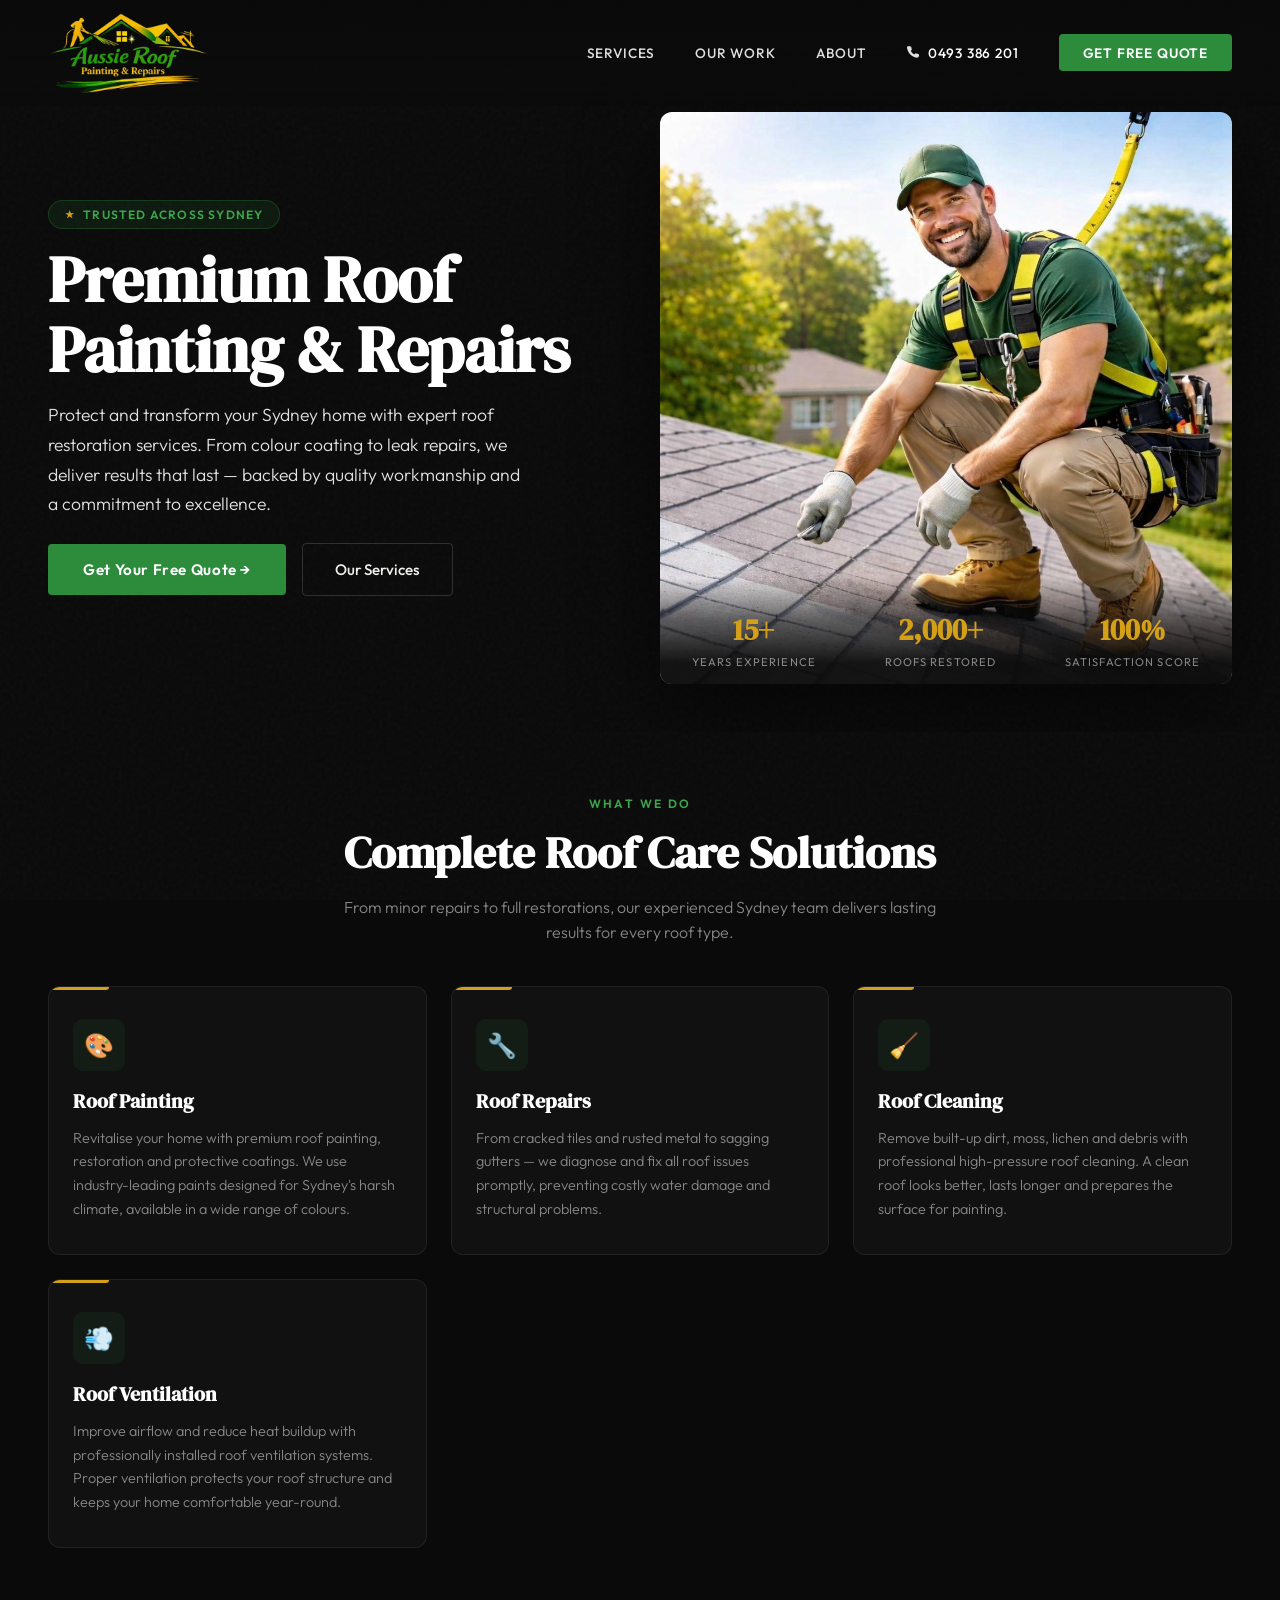
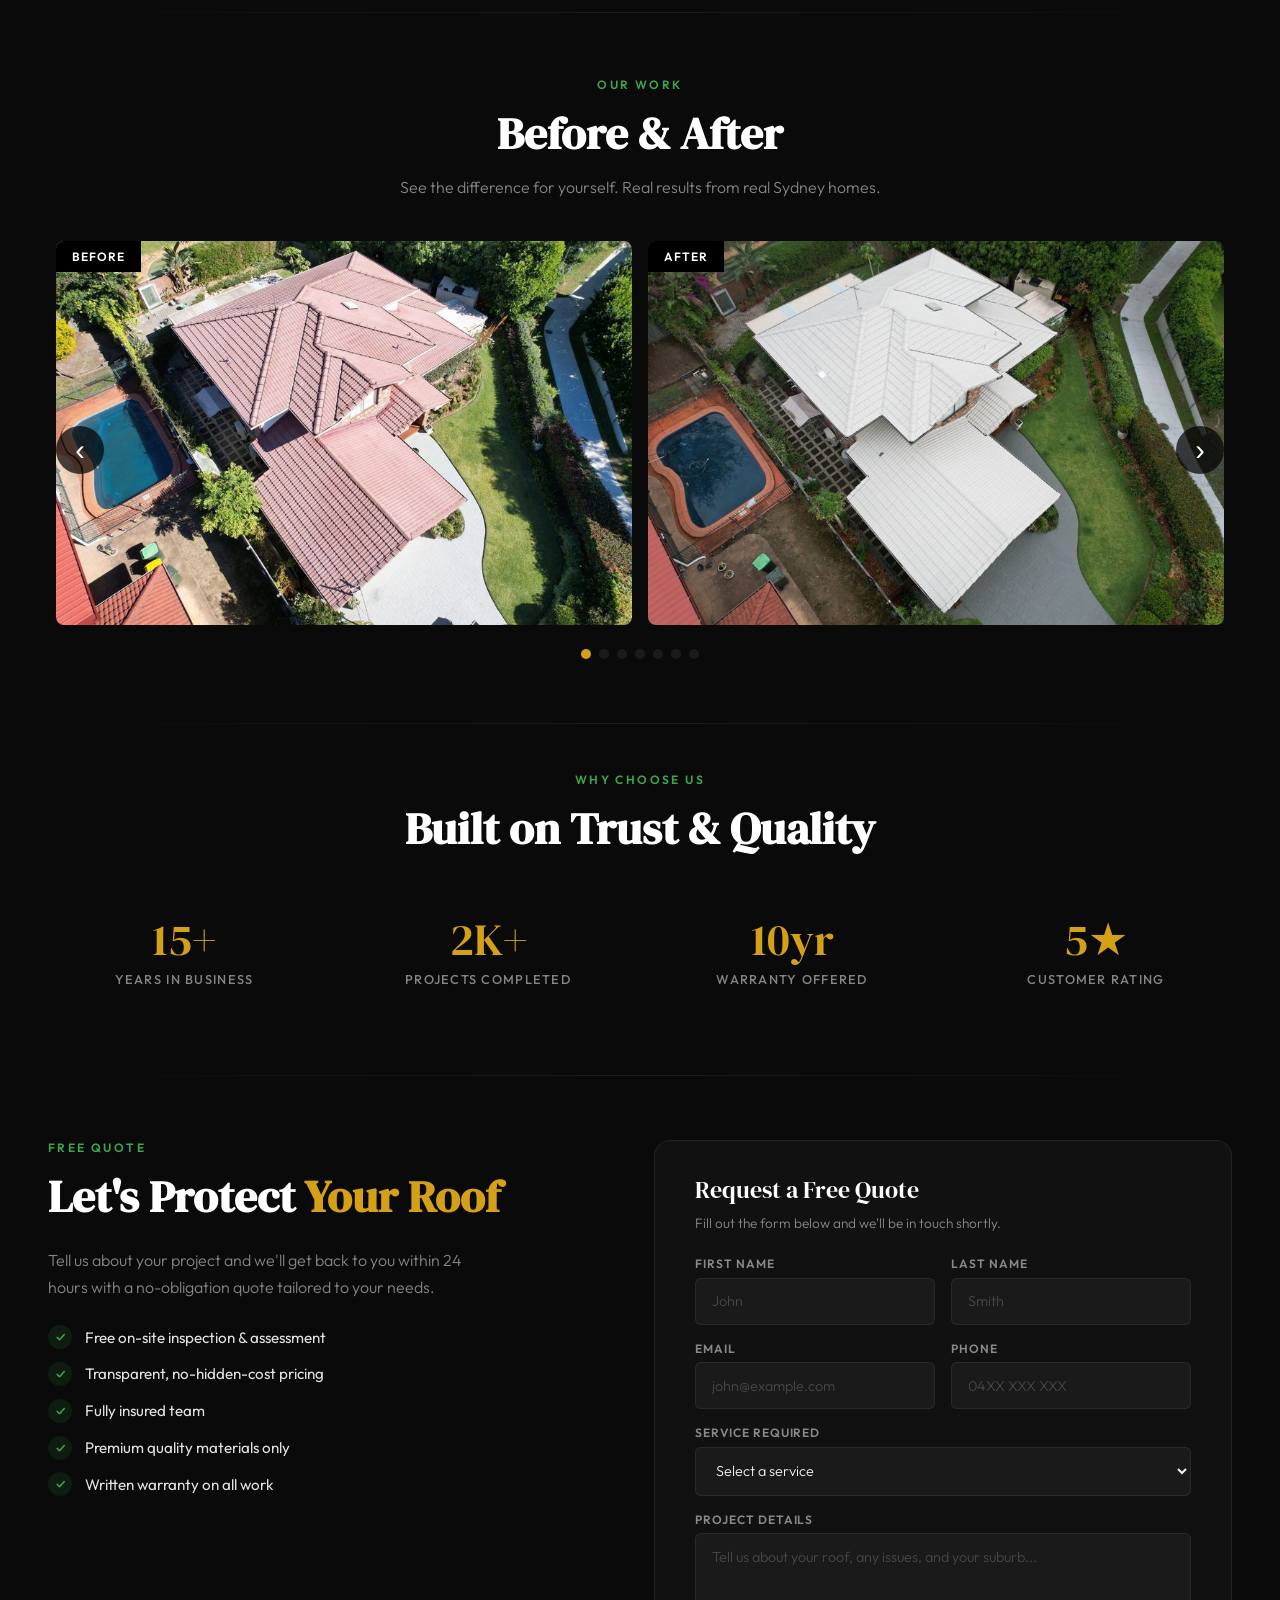
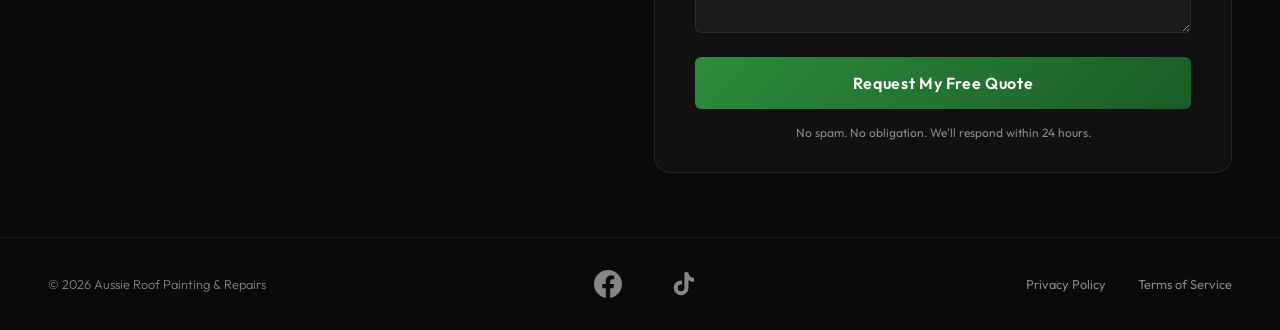
==== commit 36700067: "Carousel with paired desktop and single mobile views" ====
--- a/index.html
+++ b/index.html
@@ -175,52 +175,24 @@
   <div class="section-header fade-in">
     <span class="section-label">Our Work</span>
     <h2>Before &amp; After</h2>
-    <p>See the difference for yourself. Swipe the slider to reveal the transformation.</p>
+    <p>See the difference for yourself. Real results from real Sydney homes.</p>
   </div>
   <div class="gallery-carousel-wrapper">
     <div class="gallery-carousel" id="galleryCarousel">
-      <div class="gallery-slide">
-        <div class="gallery-pair">
-          <div class="gallery-photo"><div class="gallery-label">Before</div><img src="/images/gallery/1before.jpg" alt="Roof before painting - faded pink tiles" loading="lazy"></div>
-          <div class="gallery-photo"><div class="gallery-label gallery-label-after">After</div><img src="/images/gallery/1after.jpg" alt="Roof after painting - white tile roof" loading="lazy"></div>
-        </div>
-      </div>
-      <div class="gallery-slide">
-        <div class="gallery-pair">
-          <div class="gallery-photo"><div class="gallery-label">Before</div><img src="/images/gallery/2before.jpg" alt="Roof before restoration - faded tiles" loading="lazy"></div>
-          <div class="gallery-photo"><div class="gallery-label gallery-label-after">After</div><img src="/images/gallery/2after.jpg" alt="Roof after restoration - clean red tiles" loading="lazy"></div>
-        </div>
-      </div>
-      <div class="gallery-slide">
-        <div class="gallery-pair">
-          <div class="gallery-photo"><div class="gallery-label">Before</div><img src="/images/gallery/3before.jpg" alt="Roof before cleaning - dirty tiles" loading="lazy"></div>
-          <div class="gallery-photo"><div class="gallery-label gallery-label-after">After</div><img src="/images/gallery/3after.jpg" alt="Roof after cleaning - clean cream tiles" loading="lazy"></div>
-        </div>
-      </div>
-      <div class="gallery-slide">
-        <div class="gallery-pair">
-          <div class="gallery-photo"><div class="gallery-label">Before</div><img src="/images/gallery/4before.jpg" alt="Roof before painting - rusty corrugated roof" loading="lazy"></div>
-          <div class="gallery-photo"><div class="gallery-label gallery-label-after">After</div><img src="/images/gallery/4after.jpg" alt="Roof after painting - fresh white metal roof" loading="lazy"></div>
-        </div>
-      </div>
-      <div class="gallery-slide">
-        <div class="gallery-pair">
-          <div class="gallery-photo"><div class="gallery-label">Before</div><img src="/images/gallery/5before.jpg" alt="Roof before restoration - worn cream tiles" loading="lazy"></div>
-          <div class="gallery-photo"><div class="gallery-label gallery-label-after">After</div><img src="/images/gallery/5after.jpg" alt="Roof after restoration - cream tiles restored" loading="lazy"></div>
-        </div>
-      </div>
-      <div class="gallery-slide">
-        <div class="gallery-pair">
-          <div class="gallery-photo"><div class="gallery-label">Before</div><img src="/images/gallery/6before.jpg" alt="Roof before painting - faded cream tiles" loading="lazy"></div>
-          <div class="gallery-photo"><div class="gallery-label gallery-label-after">After</div><img src="/images/gallery/6after.jpg" alt="Roof after painting - dark charcoal tiles" loading="lazy"></div>
-        </div>
-      </div>
-      <div class="gallery-slide">
-        <div class="gallery-pair">
-          <div class="gallery-photo"><div class="gallery-label">Before</div><img src="/images/gallery/7before.jpg" alt="Roof before painting - faded cream tiles" loading="lazy"></div>
-          <div class="gallery-photo"><div class="gallery-label gallery-label-after">After</div><img src="/images/gallery/7after.jpg" alt="Roof after painting - dark charcoal tiles" loading="lazy"></div>
-        </div>
-      </div>
+      <div class="gallery-slide"><div class="gallery-photo"><div class="gallery-label">Before</div><img src="/images/gallery/1before.jpg" alt="Roof before painting - faded pink tiles" loading="lazy"></div></div>
+      <div class="gallery-slide"><div class="gallery-photo"><div class="gallery-label gallery-label-after">After</div><img src="/images/gallery/1after.jpg" alt="Roof after painting - white tile roof" loading="lazy"></div></div>
+      <div class="gallery-slide"><div class="gallery-photo"><div class="gallery-label">Before</div><img src="/images/gallery/2before.jpg" alt="Roof before restoration - faded tiles" loading="lazy"></div></div>
+      <div class="gallery-slide"><div class="gallery-photo"><div class="gallery-label gallery-label-after">After</div><img src="/images/gallery/2after.jpg" alt="Roof after restoration - clean red tiles" loading="lazy"></div></div>
+      <div class="gallery-slide"><div class="gallery-photo"><div class="gallery-label">Before</div><img src="/images/gallery/3before.jpg" alt="Roof before cleaning - dirty tiles" loading="lazy"></div></div>
+      <div class="gallery-slide"><div class="gallery-photo"><div class="gallery-label gallery-label-after">After</div><img src="/images/gallery/3after.jpg" alt="Roof after cleaning - clean cream tiles" loading="lazy"></div></div>
+      <div class="gallery-slide"><div class="gallery-photo"><div class="gallery-label">Before</div><img src="/images/gallery/4before.jpg" alt="Roof before painting - rusty corrugated roof" loading="lazy"></div></div>
+      <div class="gallery-slide"><div class="gallery-photo"><div class="gallery-label gallery-label-after">After</div><img src="/images/gallery/4after.jpg" alt="Roof after painting - fresh white metal roof" loading="lazy"></div></div>
+      <div class="gallery-slide"><div class="gallery-photo"><div class="gallery-label">Before</div><img src="/images/gallery/5before.jpg" alt="Roof before restoration - worn cream tiles" loading="lazy"></div></div>
+      <div class="gallery-slide"><div class="gallery-photo"><div class="gallery-label gallery-label-after">After</div><img src="/images/gallery/5after.jpg" alt="Roof after restoration - cream tiles restored" loading="lazy"></div></div>
+      <div class="gallery-slide"><div class="gallery-photo"><div class="gallery-label">Before</div><img src="/images/gallery/6before.jpg" alt="Roof before painting - faded cream tiles" loading="lazy"></div></div>
+      <div class="gallery-slide"><div class="gallery-photo"><div class="gallery-label gallery-label-after">After</div><img src="/images/gallery/6after.jpg" alt="Roof after painting - dark charcoal tiles" loading="lazy"></div></div>
+      <div class="gallery-slide"><div class="gallery-photo"><div class="gallery-label">Before</div><img src="/images/gallery/7before.jpg" alt="Roof before painting - faded cream tiles" loading="lazy"></div></div>
+      <div class="gallery-slide"><div class="gallery-photo"><div class="gallery-label gallery-label-after">After</div><img src="/images/gallery/7after.jpg" alt="Roof after painting - dark charcoal tiles" loading="lazy"></div></div>
     </div>
     <button class="gallery-arrow gallery-arrow-left" onclick="scrollGallery(-1)" aria-label="Previous">‹</button>
     <button class="gallery-arrow gallery-arrow-right" onclick="scrollGallery(1)" aria-label="Next">›</button>
--- a/css/style.css
+++ b/css/style.css
@@ -467,23 +467,15 @@
   scroll-behavior: smooth;
   -webkit-overflow-scrolling: touch;
   scrollbar-width: none;
-  gap: 1.5rem;
+}
+
+.gallery-carousel::-webkit-scrollbar { display: none; }
+
+/* Desktop: show 2 slides at a time (before + after pair) */
+.gallery-slide {
+  flex: 0 0 50%;
+  scroll-snap-align: start;
   padding: 0 0.5rem;
-}
-
-.gallery-carousel::-webkit-scrollbar { display: none; }
-
-.gallery-slide {
-  flex: 0 0 100%;
-  scroll-snap-align: start;
-}
-
-.gallery-pair {
-  display: grid;
-  grid-template-columns: 1fr 1fr;
-  gap: 1rem;
-  border-radius: 12px;
-  overflow: hidden;
 }
 
 .gallery-photo {
@@ -494,7 +486,6 @@
 
 .gallery-photo img {
   width: 100%;
-  height: 100%;
   aspect-ratio: 3 / 2;
   object-fit: cover;
   display: block;
@@ -865,7 +856,8 @@
   .hero { padding: 7.5rem 1.5rem 2rem; }
   .hero-content { grid-template-columns: 1fr; gap: 2rem; }
   .services, .why-us, .quote-section, .gallery { padding: 3rem 1.5rem; }
-  .gallery-pair { grid-template-columns: 1fr; }
+  .gallery-slide { flex: 0 0 100%; }
+  .gallery-photo img { aspect-ratio: auto; }
   .gallery-arrow { width: 36px; height: 36px; font-size: 1.4rem; }
   .why-grid { grid-template-columns: repeat(2, 1fr); gap: 1rem; }
   .quote-container { grid-template-columns: 1fr; gap: 2rem; }
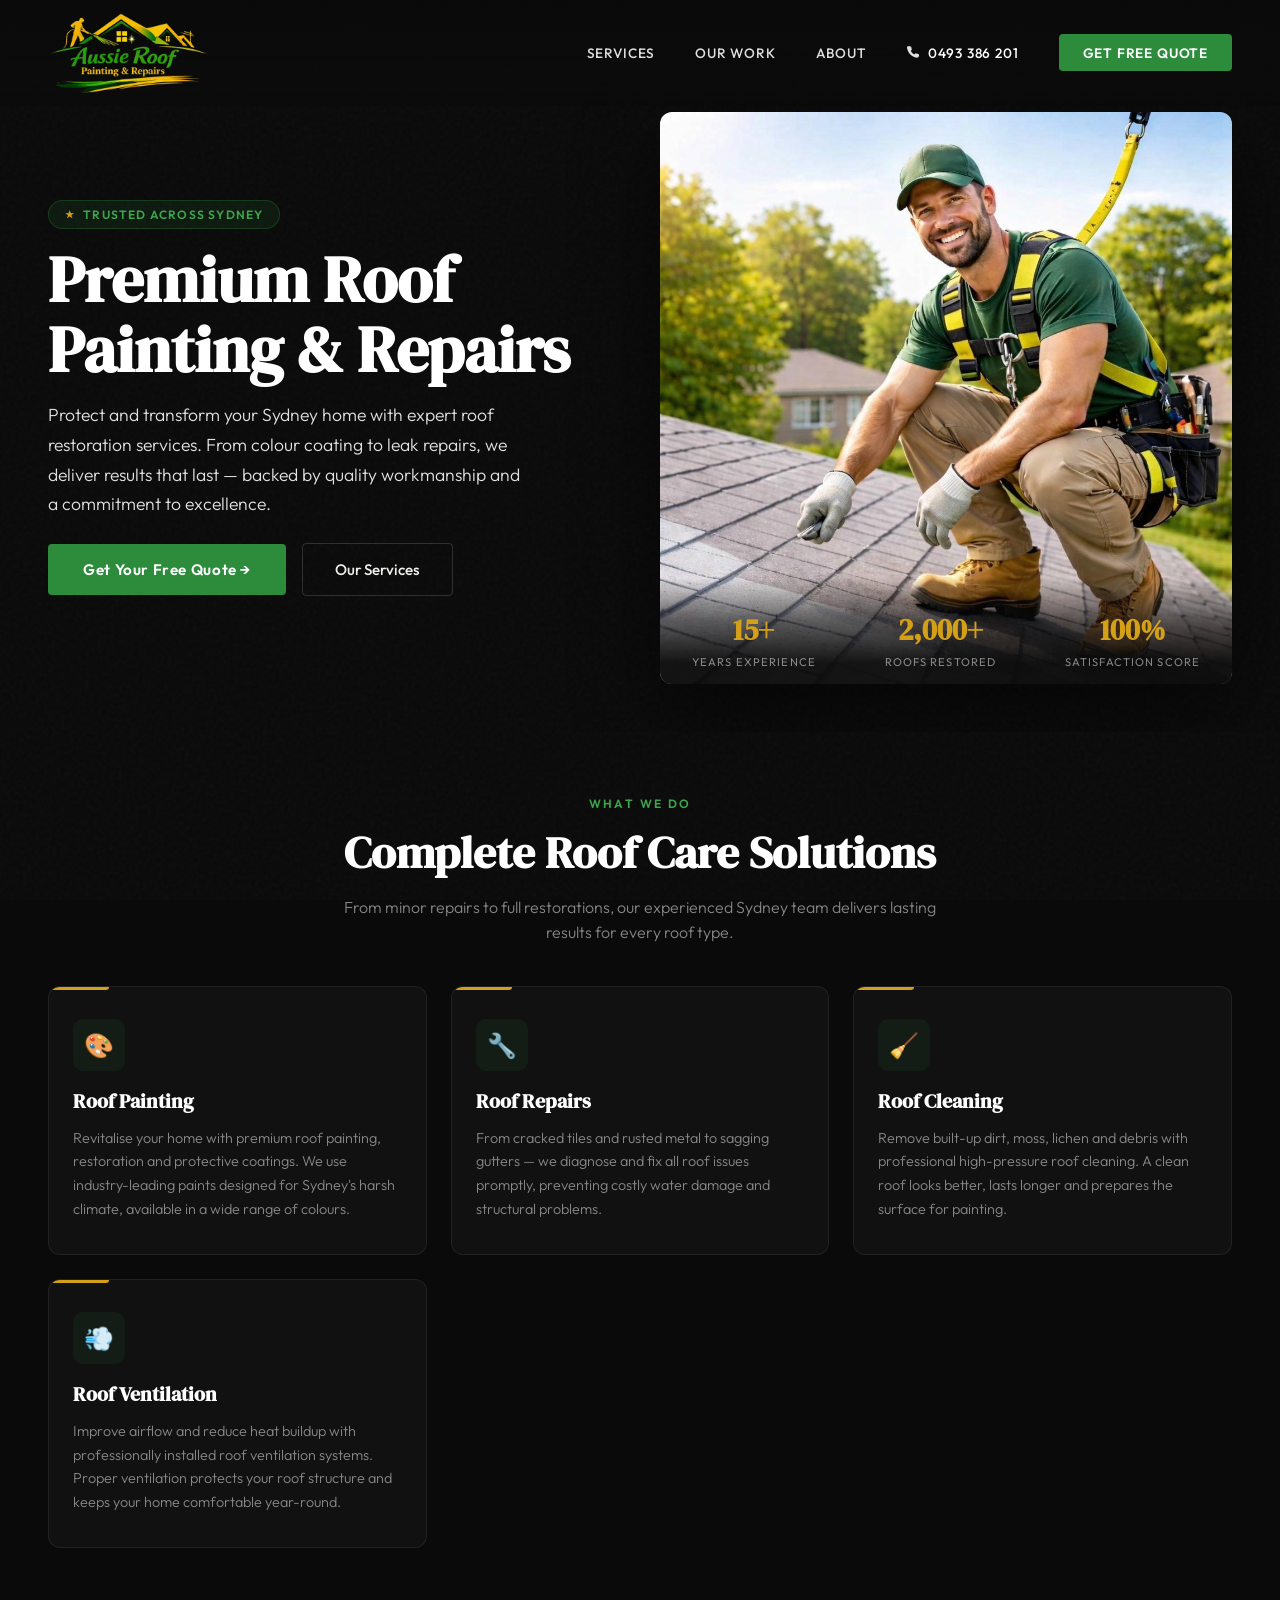
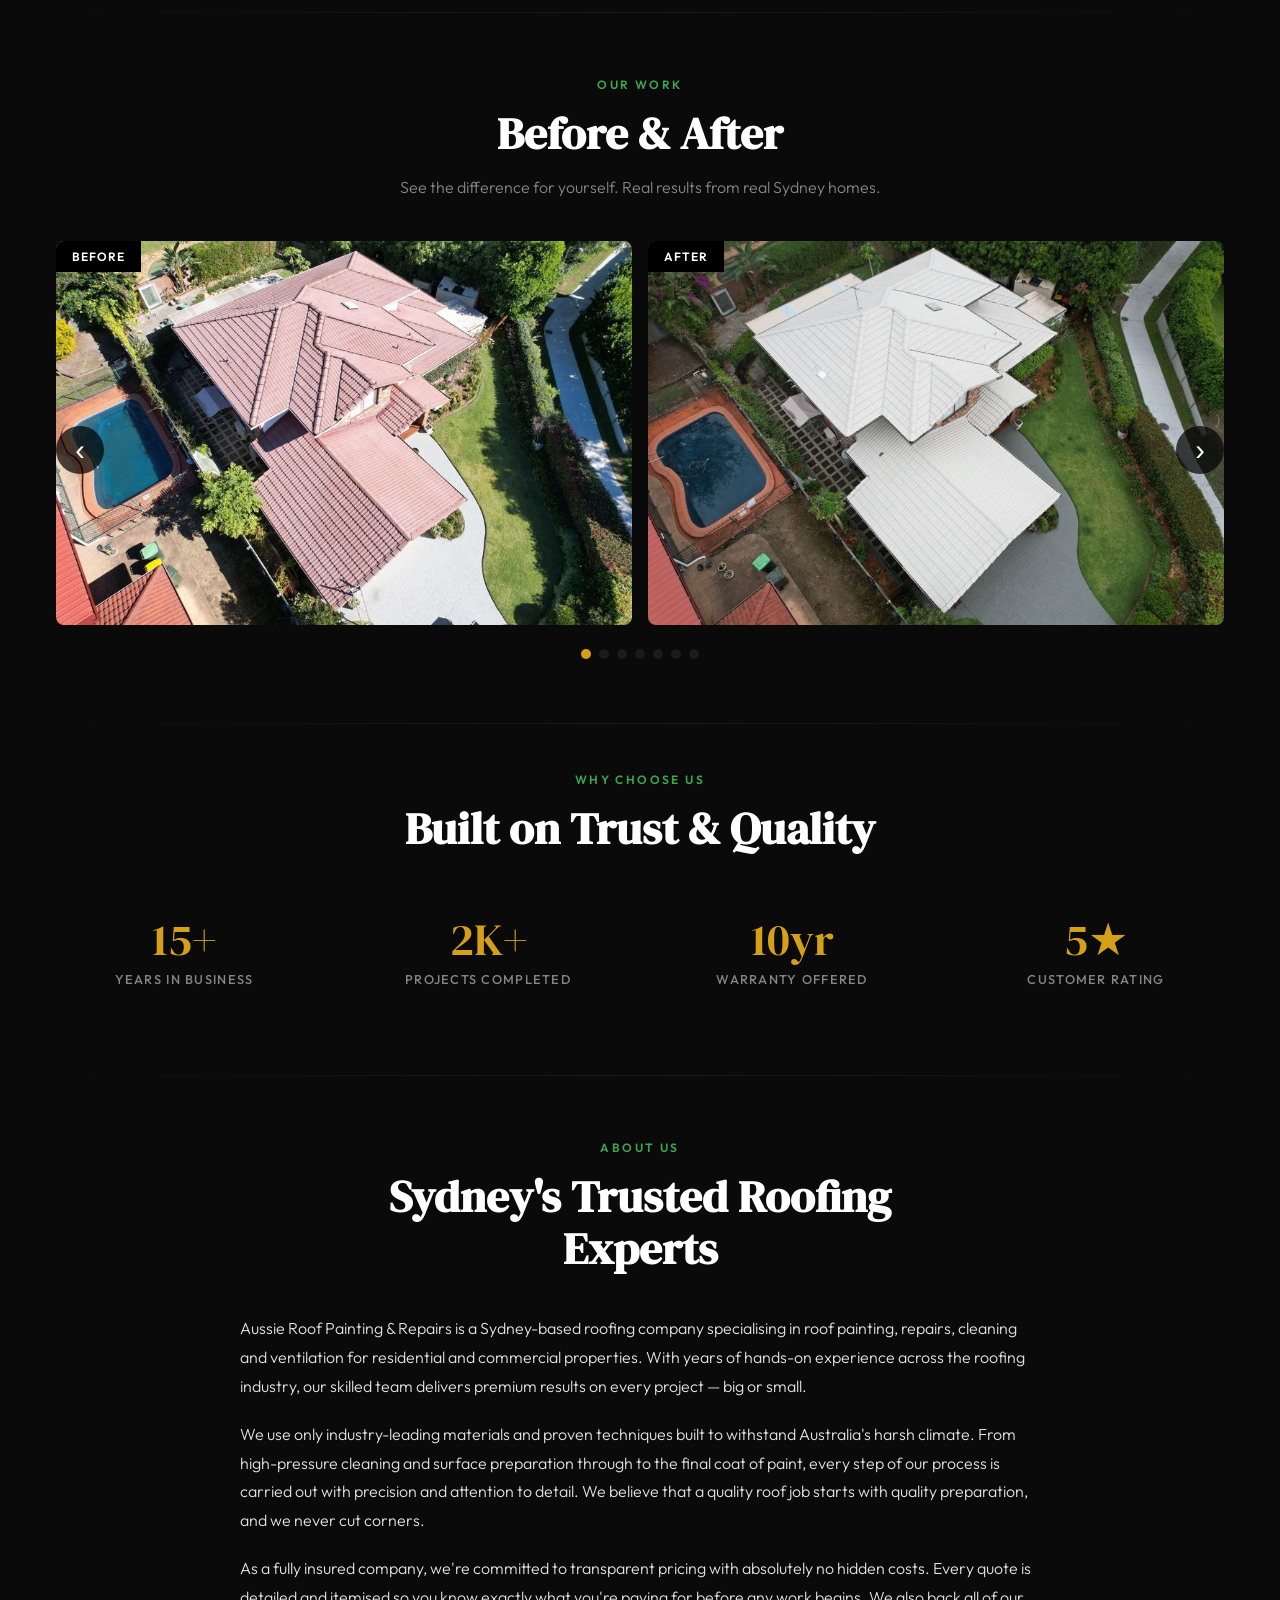
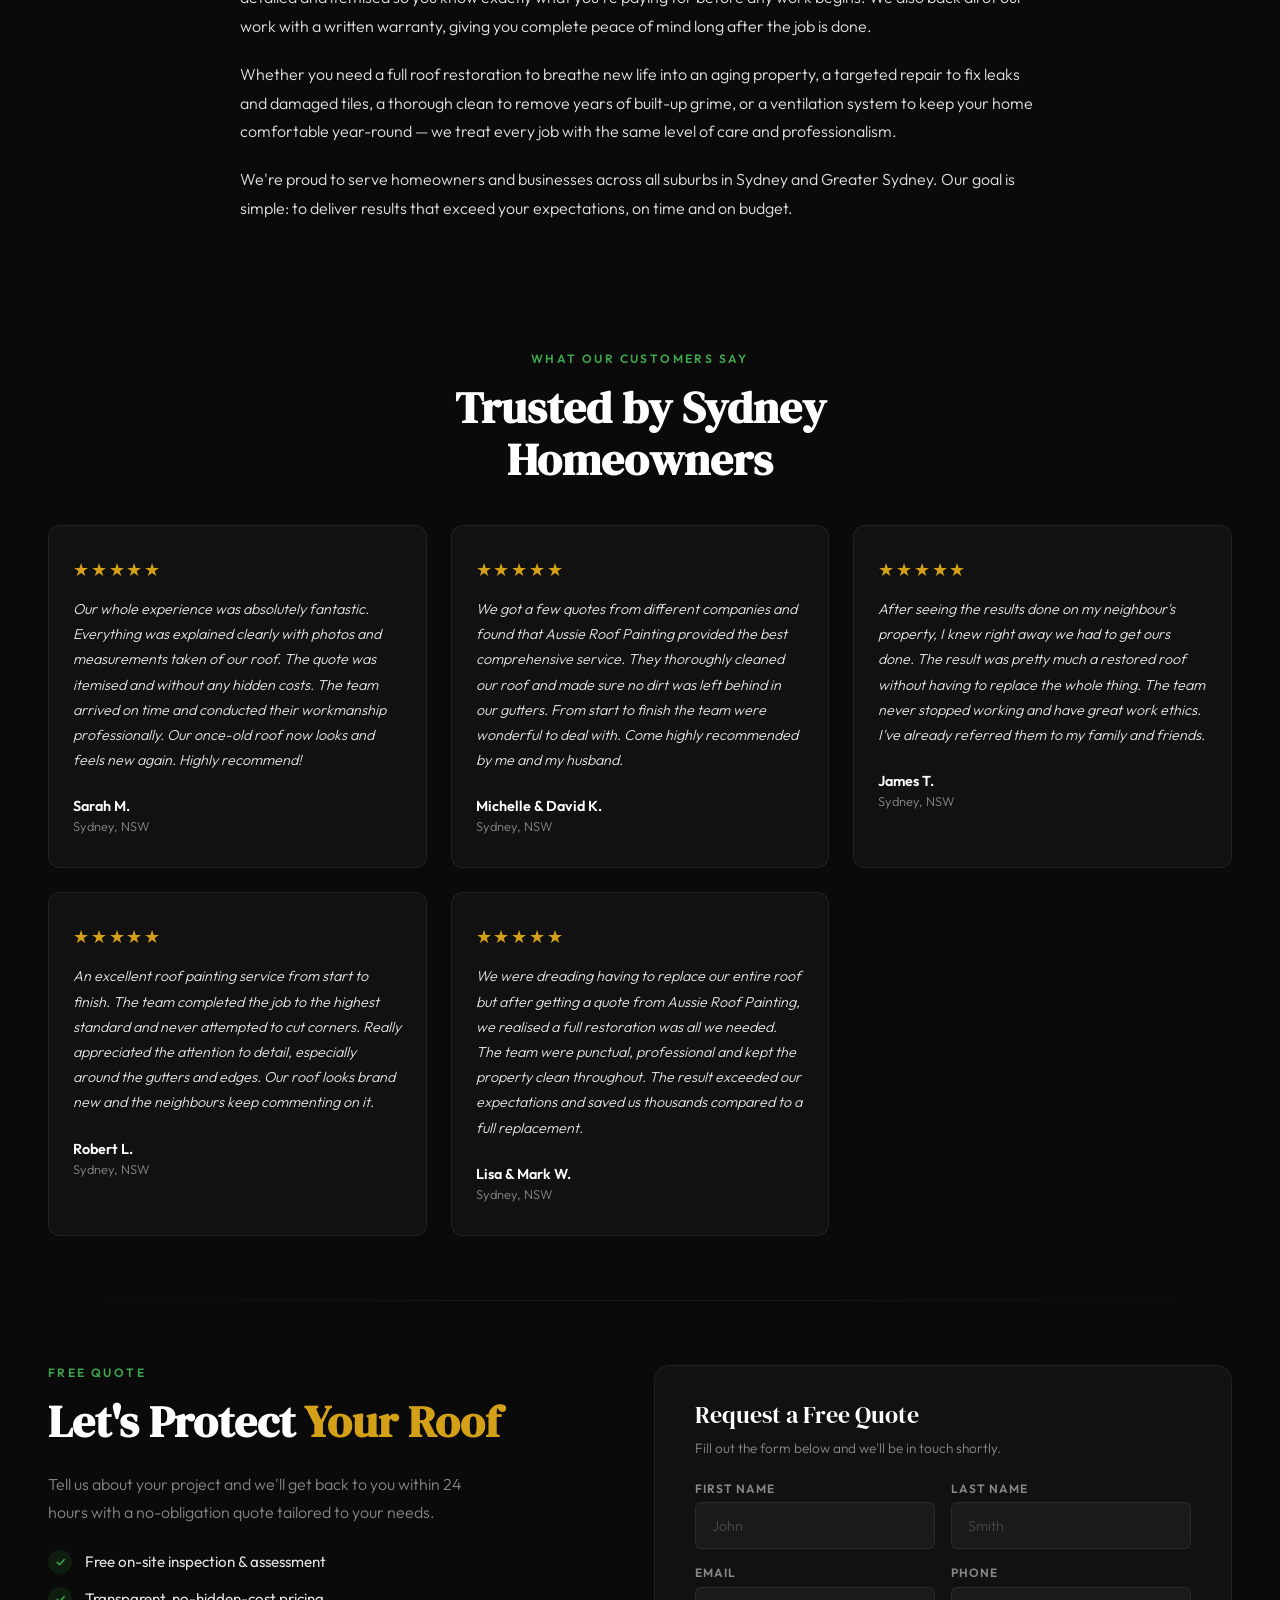
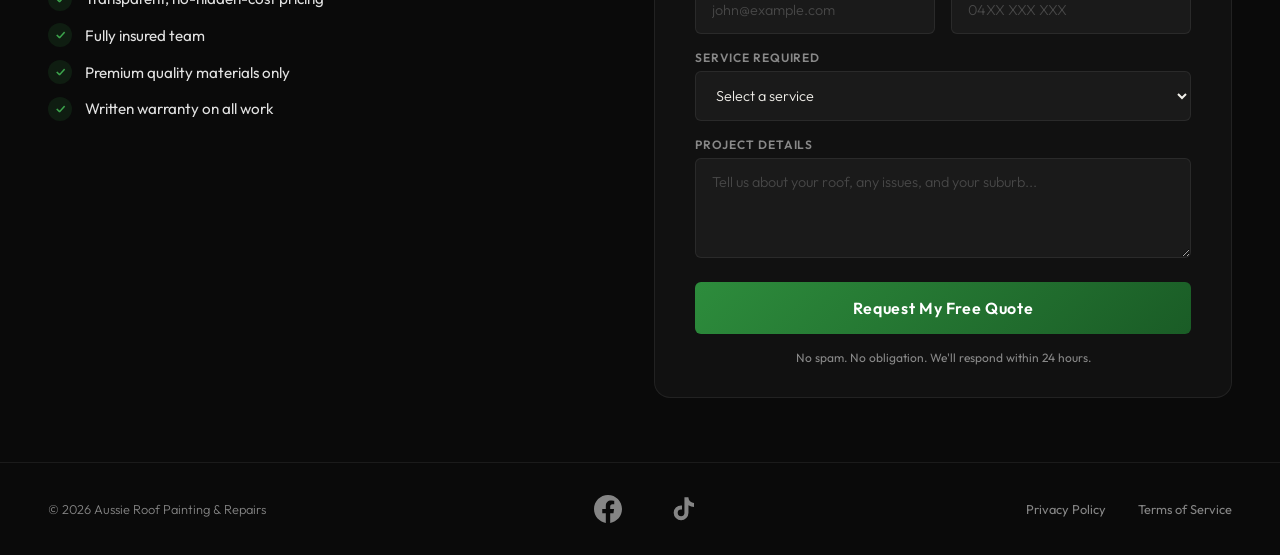
==== commit 785658f6: "Add About Us section" ====
--- a/index.html
+++ b/index.html
@@ -228,7 +228,72 @@
 
 <div class="divider"></div>
 
-<!-- ── QUOTE FORM (Netlify Forms) ── -->
+<!-- ── ABOUT US ── -->
+<section class="about" id="about">
+  <div class="about-container fade-in">
+    <div class="section-header">
+      <span class="section-label">About Us</span>
+      <h2>Sydney's Trusted Roofing Experts</h2>
+    </div>
+    <div class="about-content">
+      <p>Aussie Roof Painting & Repairs is a Sydney-based roofing company specialising in roof painting, repairs, cleaning and ventilation for residential and commercial properties. With years of hands-on experience across the roofing industry, our skilled team delivers premium results on every project — big or small.</p>
+      <p>We use only industry-leading materials and proven techniques built to withstand Australia's harsh climate. From high-pressure cleaning and surface preparation through to the final coat of paint, every step of our process is carried out with precision and attention to detail. We believe that a quality roof job starts with quality preparation, and we never cut corners.</p>
+      <p>As a fully insured company, we're committed to transparent pricing with absolutely no hidden costs. Every quote is detailed and itemised so you know exactly what you're paying for before any work begins. We also back all of our work with a written warranty, giving you complete peace of mind long after the job is done.</p>
+      <p>Whether you need a full roof restoration to breathe new life into an aging property, a targeted repair to fix leaks and damaged tiles, a thorough clean to remove years of built-up grime, or a ventilation system to keep your home comfortable year-round — we treat every job with the same level of care and professionalism.</p>
+      <p>We're proud to serve homeowners and businesses across all suburbs in Sydney and Greater Sydney. Our goal is simple: to deliver results that exceed your expectations, on time and on budget.</p>
+    </div>
+  </div>
+</section>
+<section class="testimonials" id="testimonials">
+  <div class="section-header fade-in">
+    <span class="section-label">What Our Customers Say</span>
+    <h2>Trusted by Sydney Homeowners</h2>
+  </div>
+  <div class="testimonials-grid fade-in">
+    <div class="testimonial-card">
+      <div class="testimonial-stars">★★★★★</div>
+      <p class="testimonial-text">Our whole experience was absolutely fantastic. Everything was explained clearly with photos and measurements taken of our roof. The quote was itemised and without any hidden costs. The team arrived on time and conducted their workmanship professionally. Our once-old roof now looks and feels new again. Highly recommend!</p>
+      <div class="testimonial-author">
+        <strong>Sarah M.</strong>
+        <span>Sydney, NSW</span>
+      </div>
+    </div>
+    <div class="testimonial-card">
+      <div class="testimonial-stars">★★★★★</div>
+      <p class="testimonial-text">We got a few quotes from different companies and found that Aussie Roof Painting provided the best comprehensive service. They thoroughly cleaned our roof and made sure no dirt was left behind in our gutters. From start to finish the team were wonderful to deal with. Come highly recommended by me and my husband.</p>
+      <div class="testimonial-author">
+        <strong>Michelle & David K.</strong>
+        <span>Sydney, NSW</span>
+      </div>
+    </div>
+    <div class="testimonial-card">
+      <div class="testimonial-stars">★★★★★</div>
+      <p class="testimonial-text">After seeing the results done on my neighbour's property, I knew right away we had to get ours done. The result was pretty much a restored roof without having to replace the whole thing. The team never stopped working and have great work ethics. I've already referred them to my family and friends.</p>
+      <div class="testimonial-author">
+        <strong>James T.</strong>
+        <span>Sydney, NSW</span>
+      </div>
+    </div>
+    <div class="testimonial-card">
+      <div class="testimonial-stars">★★★★★</div>
+      <p class="testimonial-text">An excellent roof painting service from start to finish. The team completed the job to the highest standard and never attempted to cut corners. Really appreciated the attention to detail, especially around the gutters and edges. Our roof looks brand new and the neighbours keep commenting on it.</p>
+      <div class="testimonial-author">
+        <strong>Robert L.</strong>
+        <span>Sydney, NSW</span>
+      </div>
+    </div>
+    <div class="testimonial-card">
+      <div class="testimonial-stars">★★★★★</div>
+      <p class="testimonial-text">We were dreading having to replace our entire roof but after getting a quote from Aussie Roof Painting, we realised a full restoration was all we needed. The team were punctual, professional and kept the property clean throughout. The result exceeded our expectations and saved us thousands compared to a full replacement.</p>
+      <div class="testimonial-author">
+        <strong>Lisa &amp; Mark W.</strong>
+        <span>Sydney, NSW</span>
+      </div>
+    </div>
+  </div>
+</section>
+
+<div class="divider"></div>
 <section class="quote-section" id="quote">
   <div class="quote-container">
     <div class="quote-info fade-in">
--- a/css/style.css
+++ b/css/style.css
@@ -596,6 +596,81 @@
   background: linear-gradient(90deg, transparent, var(--border), transparent);
 }
 
+/* ── ABOUT US ── */
+.about {
+  padding: 4rem 3rem;
+  position: relative;
+  z-index: 1;
+}
+
+.about-container {
+  max-width: 800px;
+  margin: 0 auto;
+}
+
+.about-content p {
+  color: var(--text-light);
+  font-weight: 300;
+  font-size: 1rem;
+  line-height: 1.8;
+  margin-bottom: 1.2rem;
+}
+
+.about-content p:last-child {
+  margin-bottom: 0;
+}
+
+/* ── TESTIMONIALS ── */
+.testimonials {
+  padding: 4rem 3rem;
+  position: relative;
+  z-index: 1;
+}
+
+.testimonials-grid {
+  max-width: 1200px;
+  margin: 0 auto;
+  display: grid;
+  grid-template-columns: repeat(3, 1fr);
+  gap: 1.5rem;
+}
+
+.testimonial-card {
+  background: var(--bg-card);
+  border: 1px solid var(--border);
+  border-radius: 12px;
+  padding: 2rem 1.5rem;
+}
+
+.testimonial-stars {
+  color: var(--gold);
+  font-size: 1.1rem;
+  letter-spacing: 0.1em;
+  margin-bottom: 1rem;
+}
+
+.testimonial-text {
+  color: var(--text-light);
+  font-weight: 300;
+  font-size: 0.9rem;
+  line-height: 1.75;
+  margin-bottom: 1.5rem;
+  font-style: italic;
+}
+
+.testimonial-author strong {
+  display: block;
+  color: var(--white);
+  font-size: 0.9rem;
+  font-weight: 600;
+}
+
+.testimonial-author span {
+  color: var(--text-muted);
+  font-size: 0.8rem;
+  font-weight: 300;
+}
+
 /* ── QUOTE SECTION ── */
 .quote-section {
   padding: 4rem 3rem;
@@ -855,10 +930,11 @@
   .nav-links { display: none; }
   .hero { padding: 7.5rem 1.5rem 2rem; }
   .hero-content { grid-template-columns: 1fr; gap: 2rem; }
-  .services, .why-us, .quote-section, .gallery { padding: 3rem 1.5rem; }
+  .services, .why-us, .quote-section, .gallery, .testimonials, .about { padding: 3rem 1.5rem; }
   .gallery-slide { flex: 0 0 100%; }
   .gallery-photo img { aspect-ratio: auto; }
   .gallery-arrow { width: 36px; height: 36px; font-size: 1.4rem; }
+  .testimonials-grid { grid-template-columns: 1fr; }
   .why-grid { grid-template-columns: repeat(2, 1fr); gap: 1rem; }
   .quote-container { grid-template-columns: 1fr; gap: 2rem; }
   .quote-form { padding: 1.5rem; }
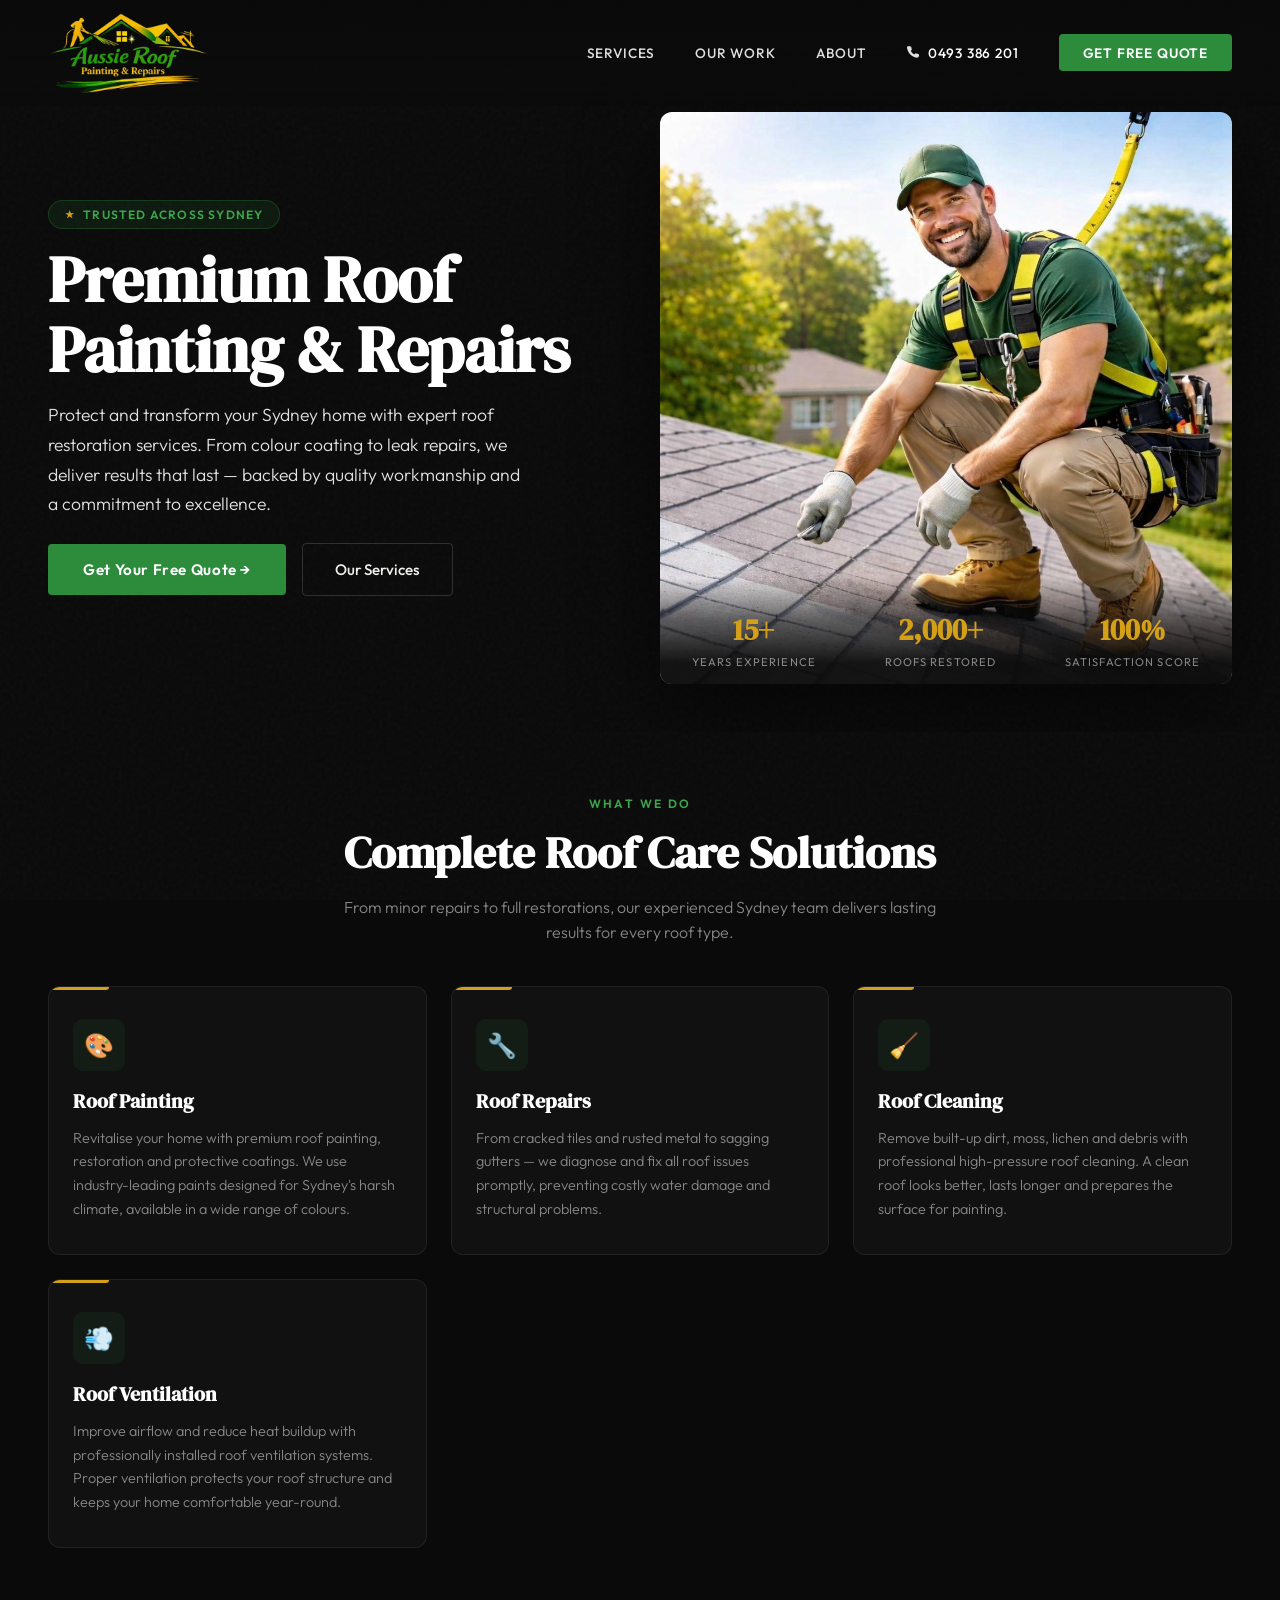
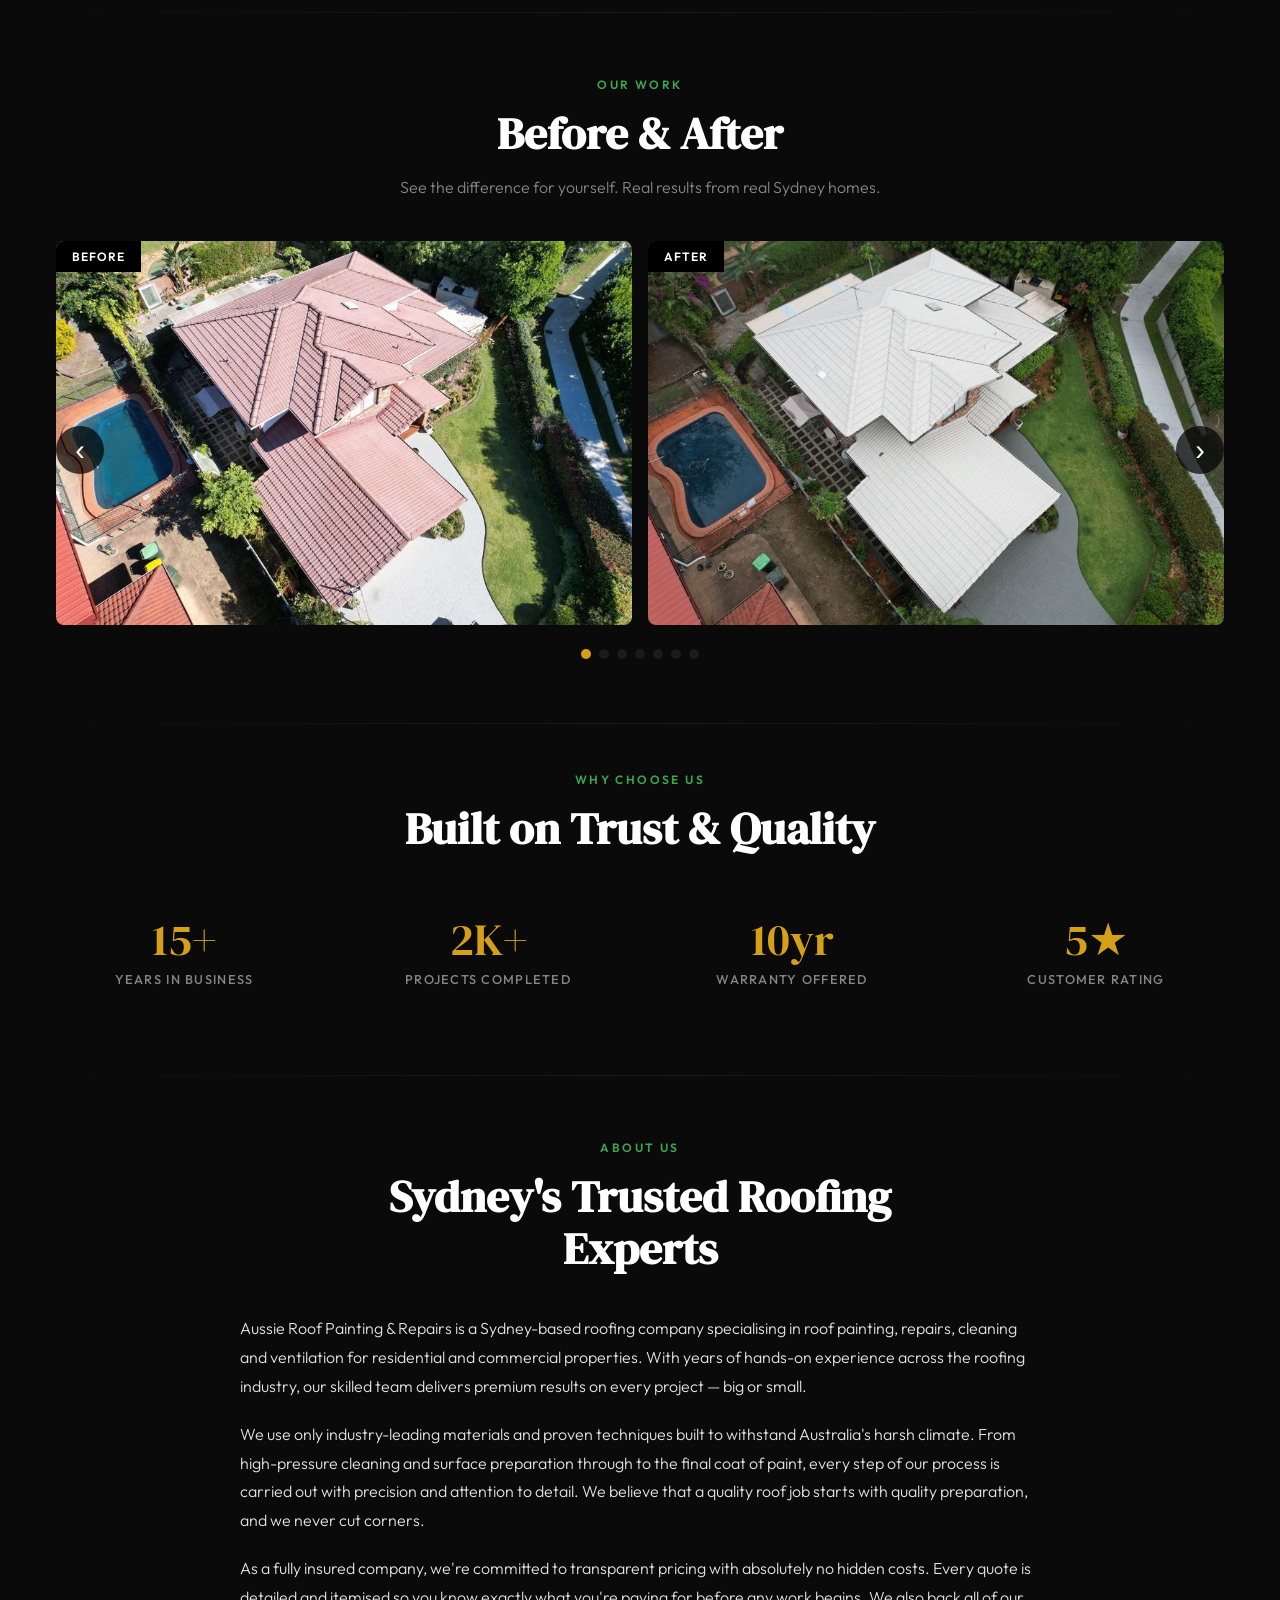
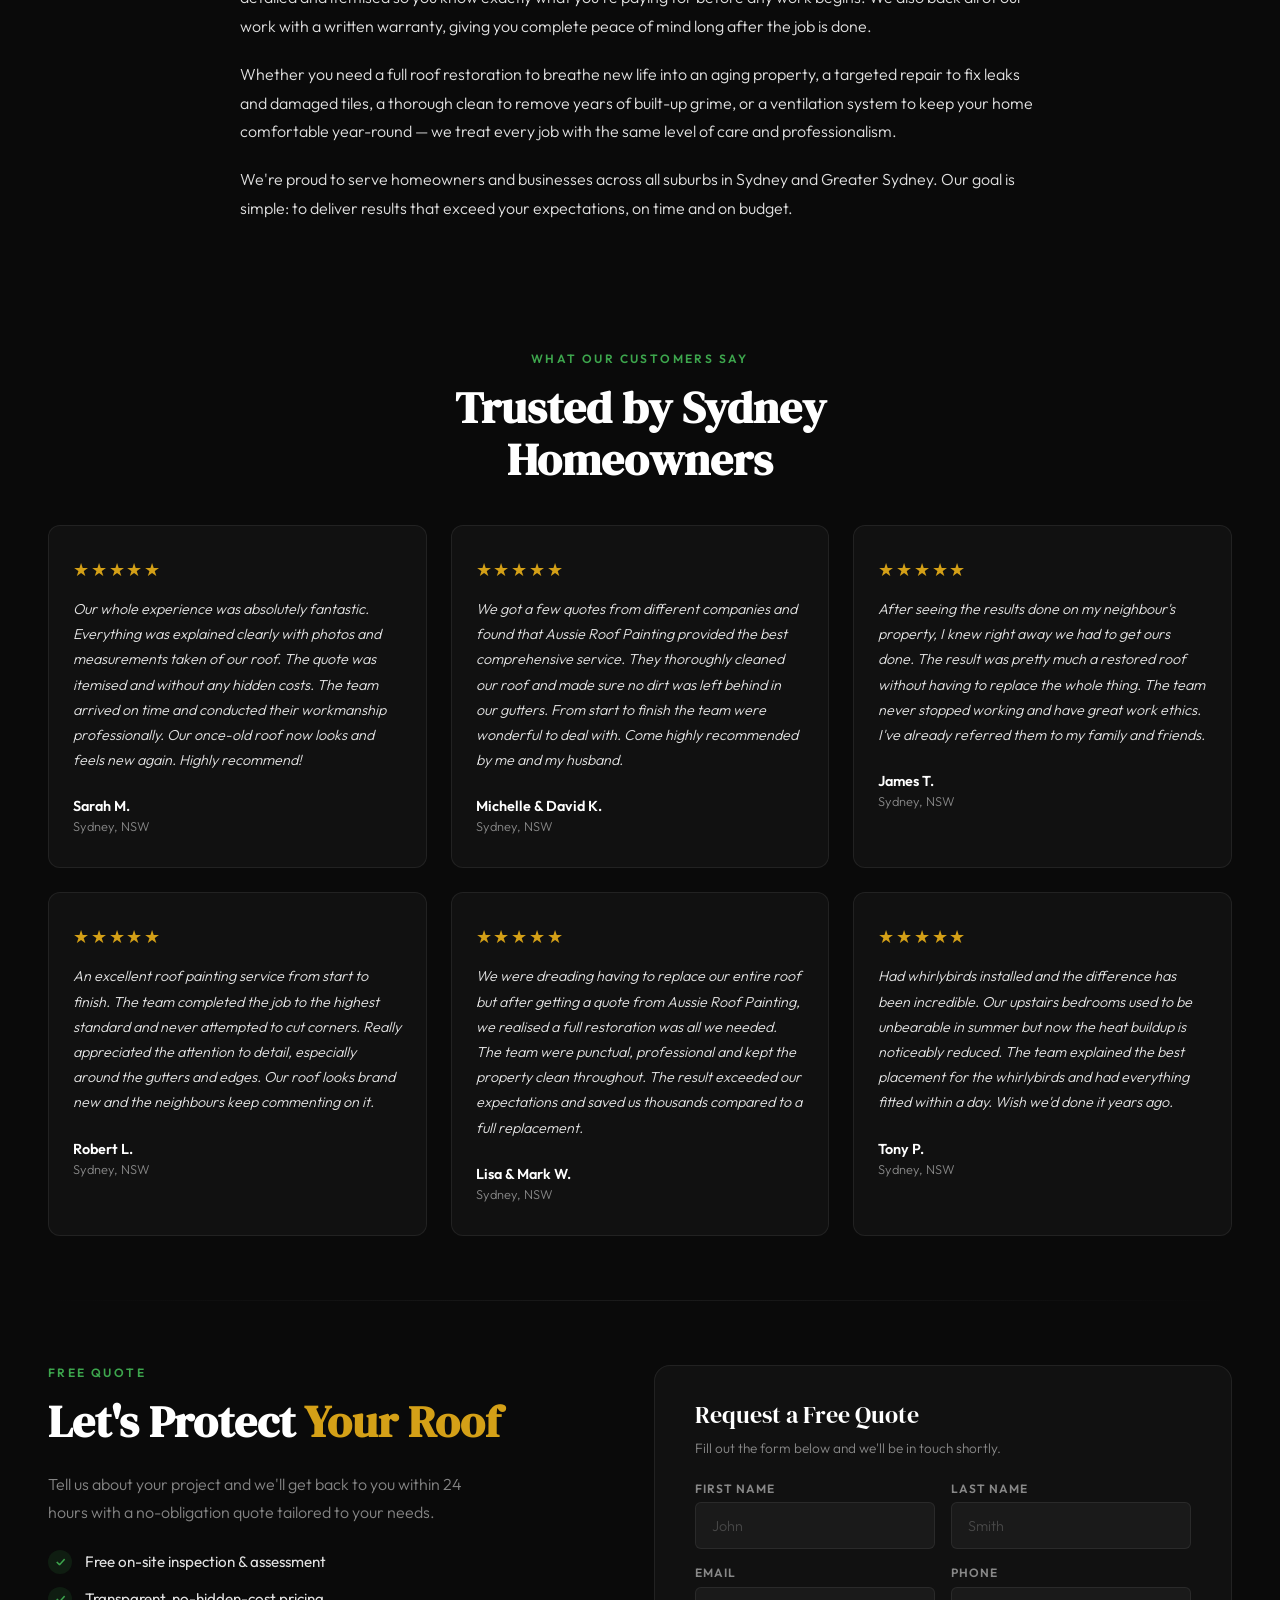
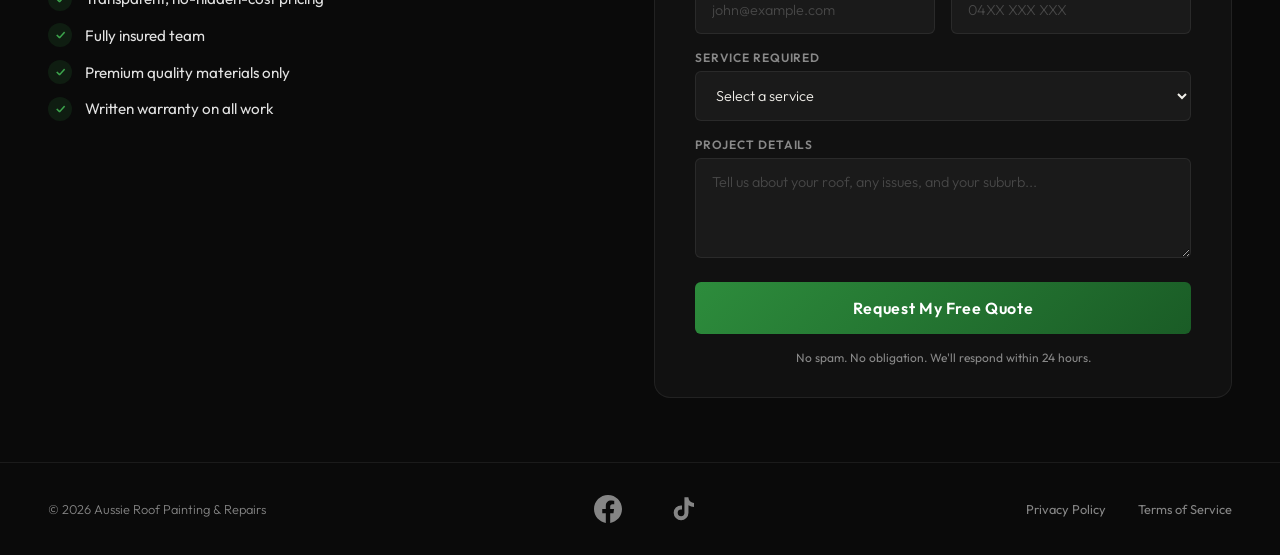
==== commit 338c0ec1: "Add ventilation testimonial, expand metadata and structured data" ====
--- a/index.html
+++ b/index.html
@@ -12,7 +12,7 @@
   <meta charset="UTF-8">
   <meta name="viewport" content="width=device-width, initial-scale=1.0">
   <title>Aussie Roof Painting & Repairs | Roof Restoration Sydney</title>
-  <meta name="description" content="Sydney's trusted roof painting, repairs and restoration specialists. Quality workmanship, premium materials, fully insured. Get a free no-obligation quote today.">
+  <meta name="description" content="Sydney's trusted roof painting, repairs, cleaning and ventilation specialists. Fully insured, no hidden costs, written warranty on all work. Servicing all Sydney suburbs. Get a free quote today.">
   <meta name="keywords" content="roof painting Sydney, roof repairs Sydney, roof cleaning Sydney, roof ventilation Sydney, roof restoration Sydney, roof painter near me, free quote">
   <meta name="author" content="Aussie Roof Painting & Repairs">
   <meta name="geo.region" content="AU-NSW">
@@ -52,7 +52,7 @@
     "@context": "https://schema.org",
     "@type": "LocalBusiness",
     "name": "Aussie Roof Painting & Repairs",
-    "description": "Sydney's trusted roof painting, repairs and restoration specialists.",
+    "description": "Sydney-based roofing company specialising in roof painting, repairs, cleaning and ventilation for residential and commercial properties. Fully insured, transparent pricing, written warranty on all work.",
     "url": "https://aussieroofpaintingandrepairs.com.au",
     "image": "https://aussieroofpaintingandrepairs.com.au/images/hero.jpg",
     "logo": "https://aussieroofpaintingandrepairs.com.au/images/logo.png",
@@ -78,6 +78,21 @@
     "serviceType": ["Roof Painting", "Roof Repairs", "Roof Cleaning", "Roof Ventilation"],
     "priceRange": "$$",
     "telephone": "+61 493 386 201",
+    "email": "admin@aussieroofpaintingandrepairs.com.au",
+    "sameAs": [
+      "https://www.facebook.com/people/Aussie-Roof-Painting-Repairs/61587856090064/",
+      "https://www.tiktok.com/@aussieroofpainting"
+    ],
+    "hasOfferCatalog": {
+      "@type": "OfferCatalog",
+      "name": "Roofing Services",
+      "itemListElement": [
+        {"@type": "Offer", "itemOffered": {"@type": "Service", "name": "Roof Painting", "description": "Premium roof painting, restoration and protective coatings for tile and metal roofs."}},
+        {"@type": "Offer", "itemOffered": {"@type": "Service", "name": "Roof Repairs", "description": "Cracked tiles, rusted metal, sagging gutters and leak repairs."}},
+        {"@type": "Offer", "itemOffered": {"@type": "Service", "name": "Roof Cleaning", "description": "Professional high-pressure roof cleaning to remove dirt, moss, lichen and debris."}},
+        {"@type": "Offer", "itemOffered": {"@type": "Service", "name": "Roof Ventilation", "description": "Whirlybird and roof ventilation system installation to reduce heat buildup."}}
+      ]
+    },
     "openingHoursSpecification": {
       "@type": "OpeningHoursSpecification",
       "dayOfWeek": ["Monday", "Tuesday", "Wednesday", "Thursday", "Friday"],
@@ -98,7 +113,7 @@
   <div class="nav-links">
     <a href="#services">Services</a>
     <a href="#gallery">Our Work</a>
-    <a href="#why-us">About</a>
+    <a href="#about">About</a>
     <a href="tel:+61493386201" class="nav-phone"><svg width="14" height="14" viewBox="0 0 24 24" fill="currentColor"><path d="M21.384 17.752a2.108 2.108 0 0 1-2.177 2.236 19.662 19.662 0 0 1-8.565-3.047 19.371 19.371 0 0 1-5.96-5.96A19.662 19.662 0 0 1 1.635 2.42 2.108 2.108 0 0 1 3.87.244h3.09a2.108 2.108 0 0 1 2.109 1.81 13.53 13.53 0 0 0 .738 2.969 2.108 2.108 0 0 1-.474 2.224L8.09 8.49a16.876 16.876 0 0 0 5.96 5.96l1.243-1.243a2.108 2.108 0 0 1 2.224-.474 13.53 13.53 0 0 0 2.969.738 2.108 2.108 0 0 1 1.81 2.109v3.09z"/></svg><span>0493 386 201</span></a>
     <a href="#quote" class="nav-cta">Get Free Quote</a>
   </div>
@@ -290,6 +305,14 @@
         <span>Sydney, NSW</span>
       </div>
     </div>
+    <div class="testimonial-card">
+      <div class="testimonial-stars">★★★★★</div>
+      <p class="testimonial-text">Had whirlybirds installed and the difference has been incredible. Our upstairs bedrooms used to be unbearable in summer but now the heat buildup is noticeably reduced. The team explained the best placement for the whirlybirds and had everything fitted within a day. Wish we'd done it years ago.</p>
+      <div class="testimonial-author">
+        <strong>Tony P.</strong>
+        <span>Sydney, NSW</span>
+      </div>
+    </div>
   </div>
 </section>
 
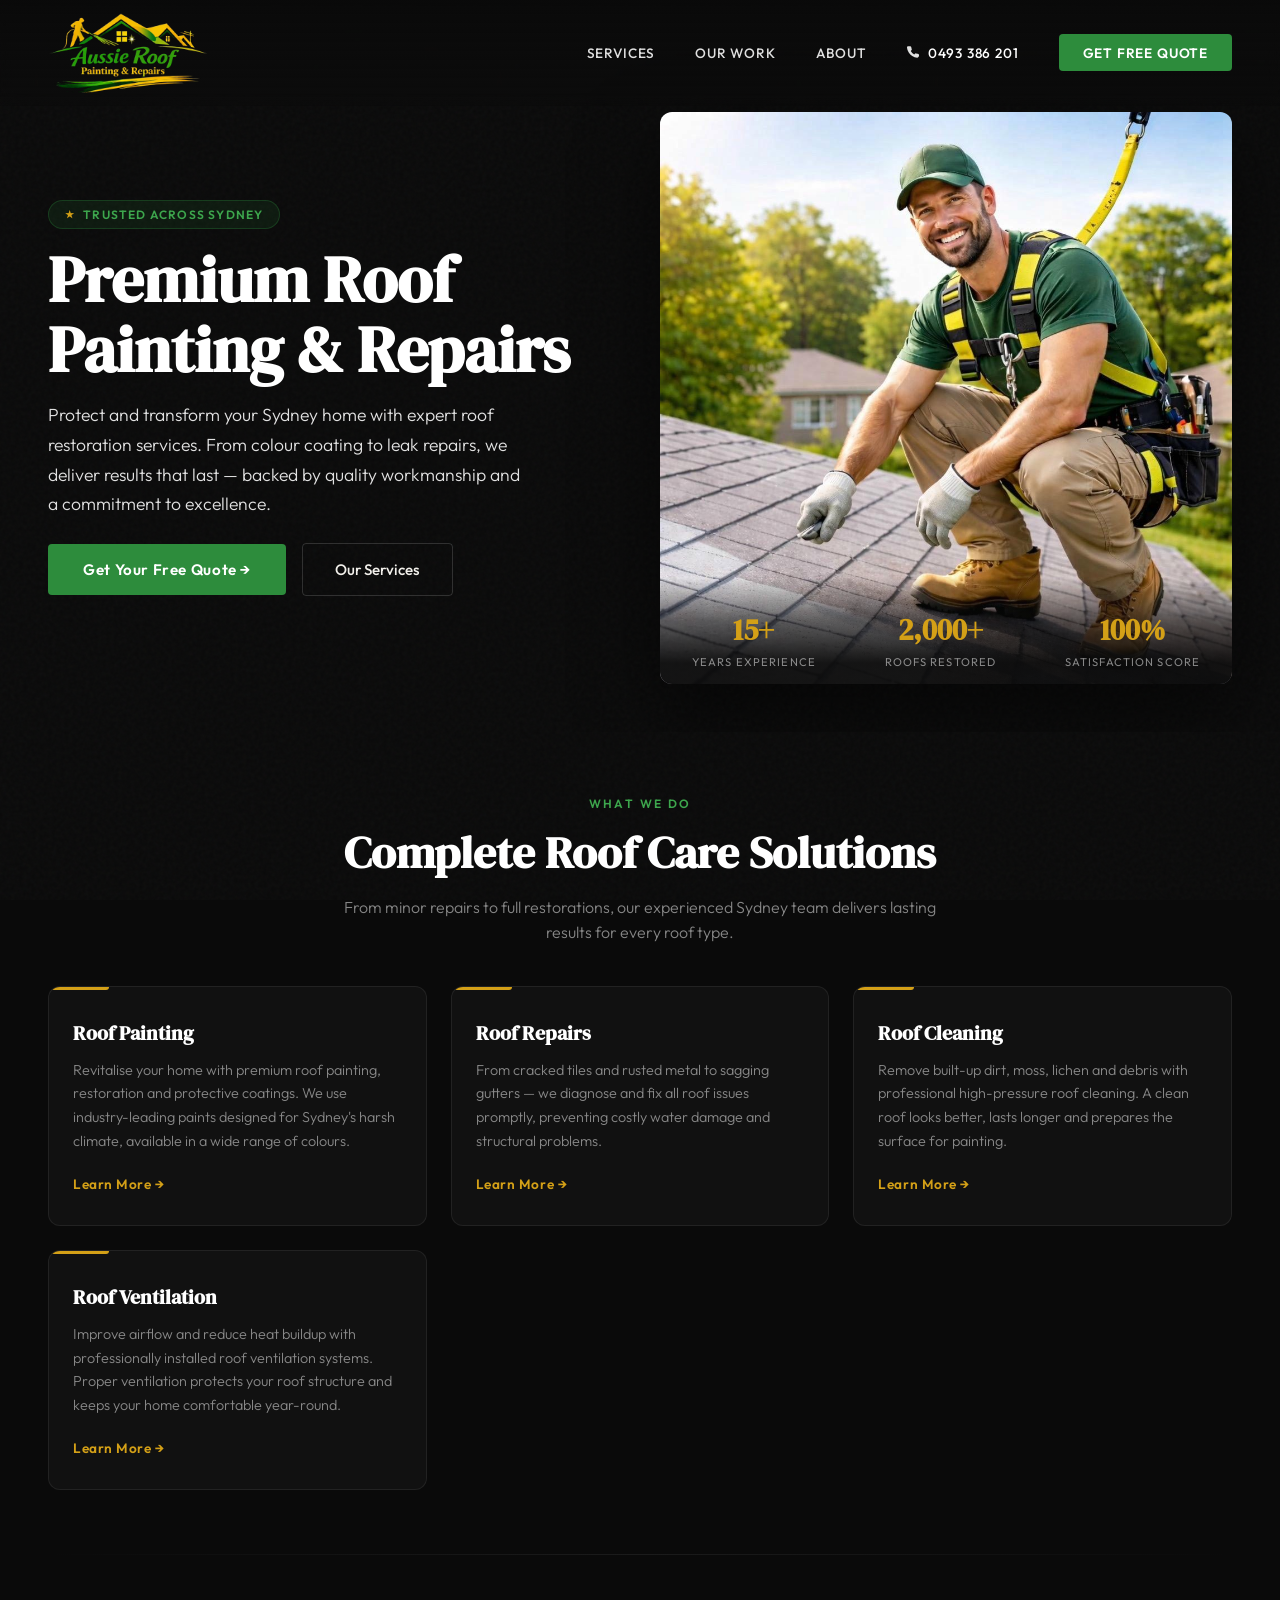
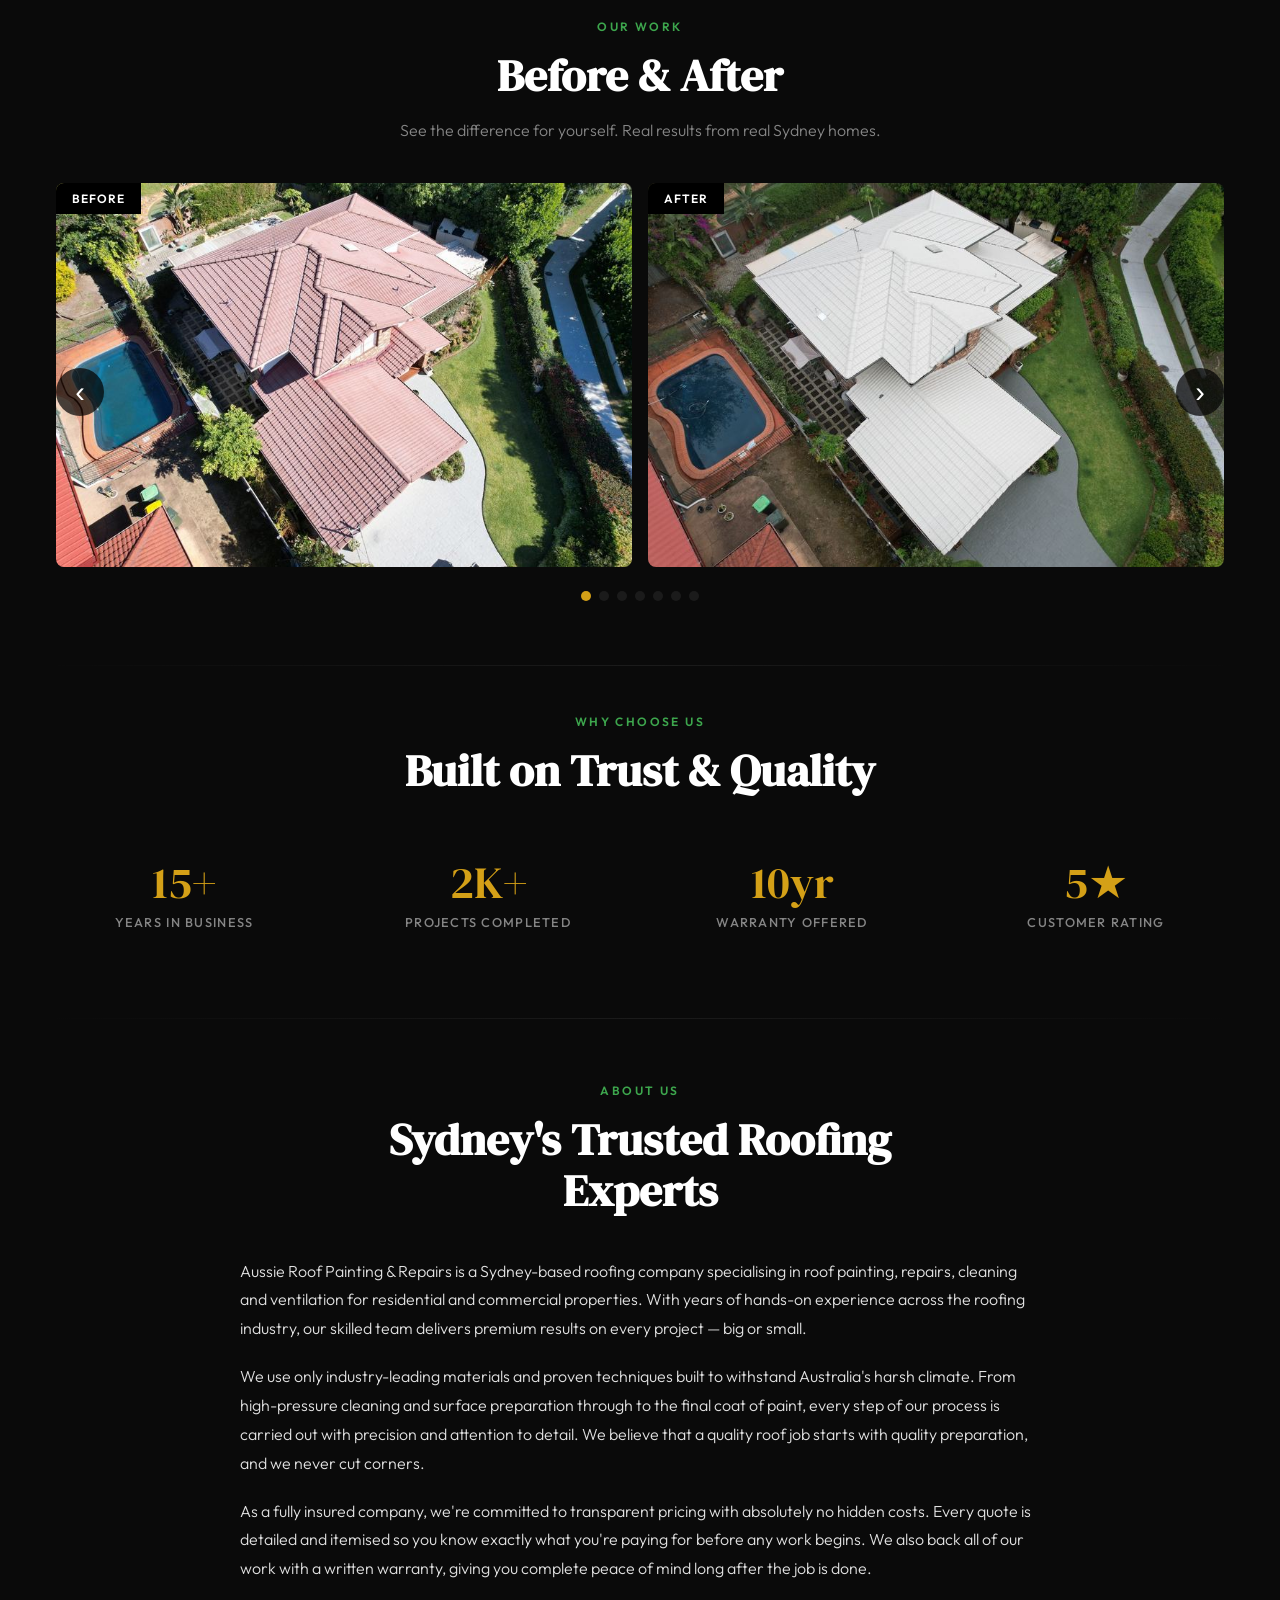
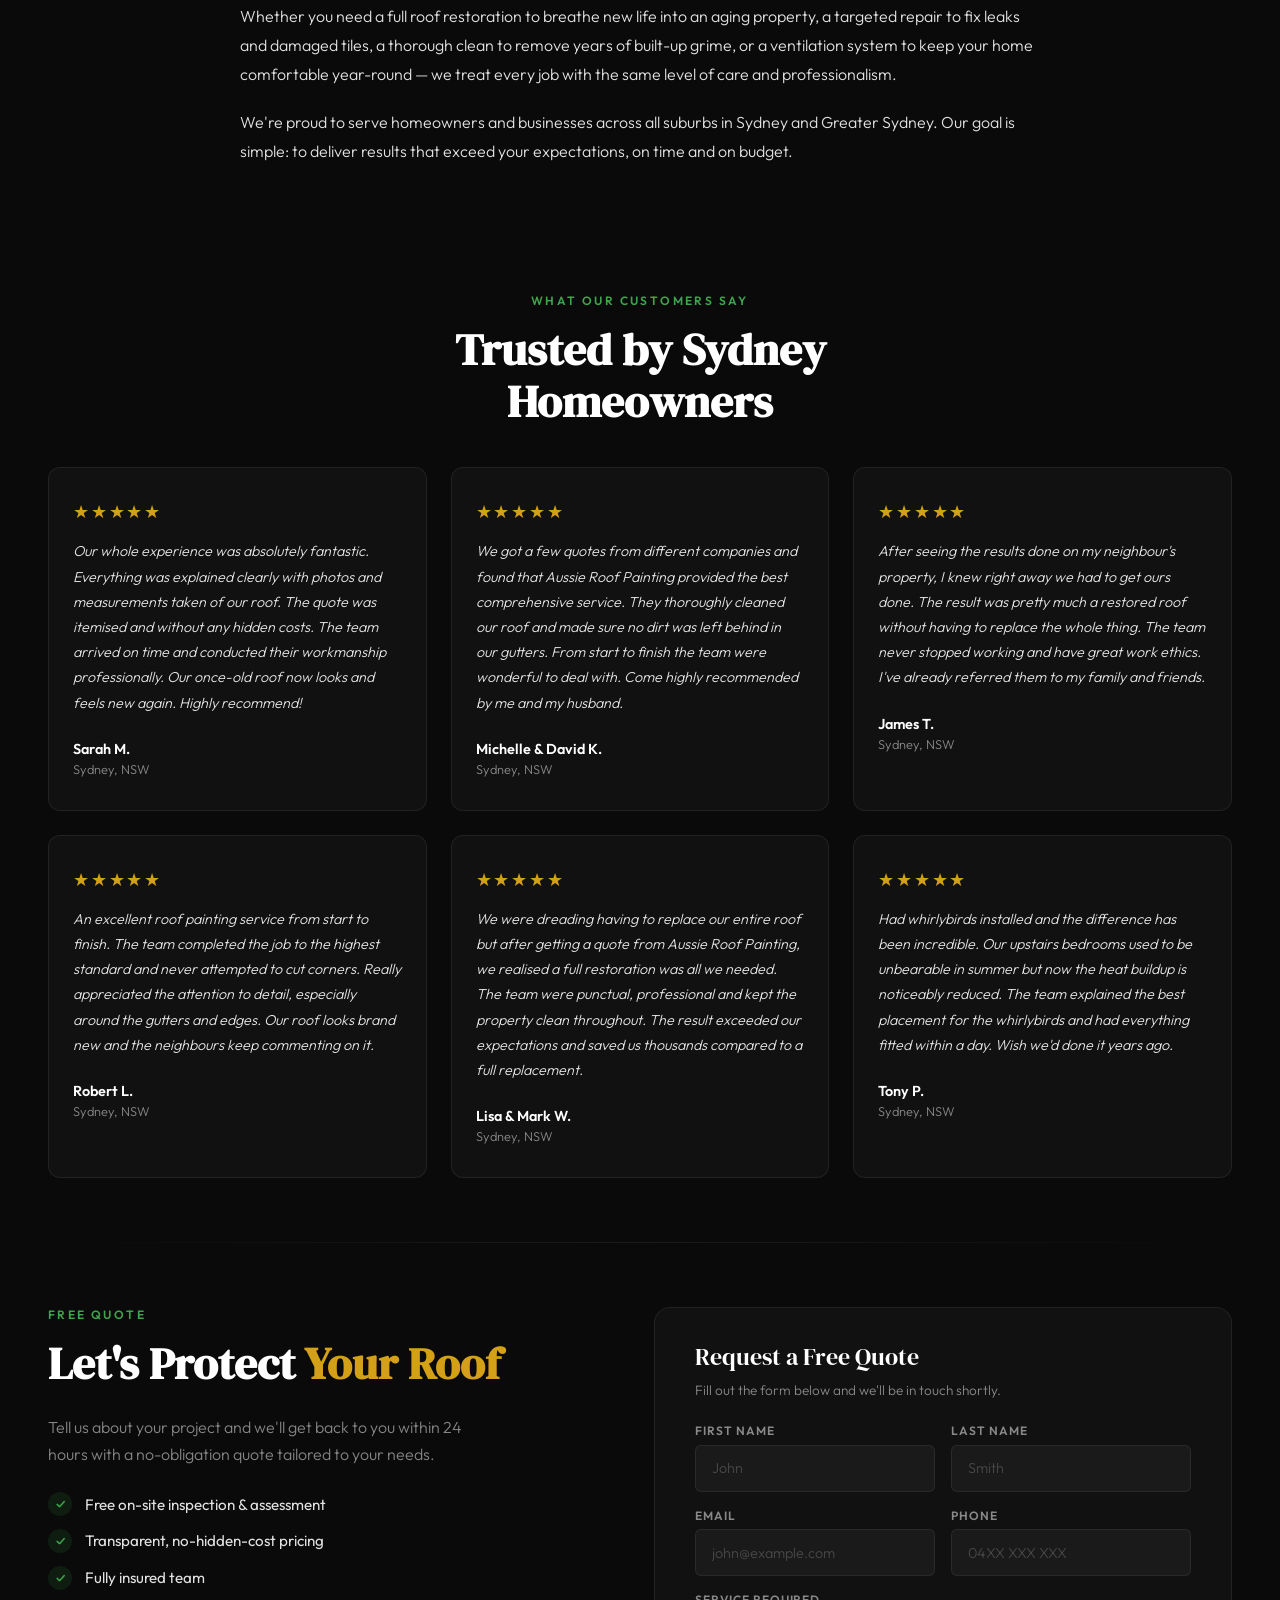
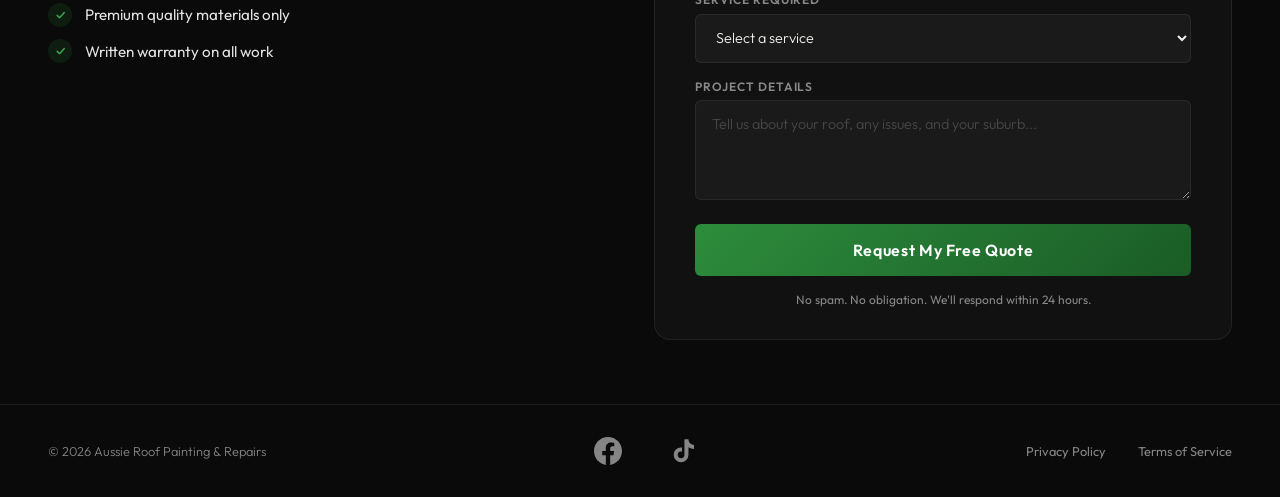
==== commit a42e085a: "Replace service card icons with Learn More links" ====
--- a/index.html
+++ b/index.html
@@ -160,26 +160,26 @@
     <p>From minor repairs to full restorations, our experienced Sydney team delivers lasting results for every roof type.</p>
   </div>
   <div class="services-grid">
-    <div class="service-card fade-in">
-      <div class="service-icon">🎨</div>
+    <a href="/roof-painting-sydney.html" class="service-card fade-in">
       <h3>Roof Painting</h3>
       <p>Revitalise your home with premium roof painting, restoration and protective coatings. We use industry-leading paints designed for Sydney's harsh climate, available in a wide range of colours.</p>
-    </div>
-    <div class="service-card fade-in">
-      <div class="service-icon">🔧</div>
+      <span class="service-link">Learn More →</span>
+    </a>
+    <a href="/roof-repairs-sydney.html" class="service-card fade-in">
       <h3>Roof Repairs</h3>
       <p>From cracked tiles and rusted metal to sagging gutters — we diagnose and fix all roof issues promptly, preventing costly water damage and structural problems.</p>
-    </div>
-    <div class="service-card fade-in">
-      <div class="service-icon">🧹</div>
+      <span class="service-link">Learn More →</span>
+    </a>
+    <a href="/roof-cleaning-sydney.html" class="service-card fade-in">
       <h3>Roof Cleaning</h3>
       <p>Remove built-up dirt, moss, lichen and debris with professional high-pressure roof cleaning. A clean roof looks better, lasts longer and prepares the surface for painting.</p>
-    </div>
-    <div class="service-card fade-in">
-      <div class="service-icon">💨</div>
+      <span class="service-link">Learn More →</span>
+    </a>
+    <a href="/roof-ventilation-sydney.html" class="service-card fade-in">
       <h3>Roof Ventilation</h3>
       <p>Improve airflow and reduce heat buildup with professionally installed roof ventilation systems. Proper ventilation protects your roof structure and keeps your home comfortable year-round.</p>
-    </div>
+      <span class="service-link">Learn More →</span>
+    </a>
   </div>
 </section>
 
--- a/css/style.css
+++ b/css/style.css
@@ -419,19 +419,13 @@
   background: var(--bg-card-hover);
 }
 
+a.service-card {
+  text-decoration: none;
+  color: inherit;
+  display: block;
+}
+
 .service-card:hover::before { width: 100%; }
-
-.service-icon {
-  width: 52px;
-  height: 52px;
-  background: rgba(45,140,60,0.1);
-  border-radius: 10px;
-  display: flex;
-  align-items: center;
-  justify-content: center;
-  font-size: 1.5rem;
-  margin-bottom: 1rem;
-}
 
 .service-card h3 {
   font-family: 'DM Serif Display', serif;
@@ -445,6 +439,19 @@
   font-weight: 300;
   line-height: 1.65;
   color: var(--text-muted);
+  margin-bottom: 1.2rem;
+}
+
+.service-link {
+  color: var(--gold);
+  font-size: 0.85rem;
+  font-weight: 600;
+  letter-spacing: 0.04em;
+  transition: color 0.3s;
+}
+
+.service-card:hover .service-link {
+  color: var(--gold-light);
 }
 
 /* ── BEFORE & AFTER GALLERY ── */
@@ -907,6 +914,133 @@
 
 .footer-links a:hover { color: var(--green-light); }
 
+/* ── SERVICE PAGES ── */
+.service-hero {
+  padding: 8rem 3rem 3rem;
+  position: relative;
+  z-index: 1;
+}
+
+.service-hero-content {
+  max-width: 800px;
+  margin: 0 auto;
+  text-align: center;
+}
+
+.service-hero h1 {
+  font-family: 'DM Serif Display', serif;
+  font-size: clamp(2.2rem, 4vw, 3.2rem);
+  color: var(--white);
+  line-height: 1.1;
+  margin-bottom: 1rem;
+}
+
+.service-hero p {
+  color: var(--text-muted);
+  font-weight: 300;
+  font-size: 1.05rem;
+  line-height: 1.7;
+}
+
+.service-body {
+  padding: 3rem 3rem 4rem;
+  position: relative;
+  z-index: 1;
+}
+
+.service-layout {
+  max-width: 1100px;
+  margin: 0 auto;
+  display: grid;
+  grid-template-columns: 1fr 1fr;
+  gap: 3rem;
+  align-items: start;
+}
+
+.service-image {
+  border-radius: 12px;
+  overflow: hidden;
+}
+
+.service-image img {
+  width: 100%;
+  display: block;
+  border-radius: 12px;
+}
+
+.service-text h2 {
+  font-family: 'DM Serif Display', serif;
+  font-size: 1.4rem;
+  color: var(--gold);
+  margin-top: 2rem;
+  margin-bottom: 0.75rem;
+}
+
+.service-text h2:first-of-type {
+  margin-top: 0;
+}
+
+.service-text p {
+  color: var(--text-light);
+  font-weight: 300;
+  font-size: 0.95rem;
+  line-height: 1.8;
+  margin-bottom: 1rem;
+}
+
+.service-text ul {
+  list-style: none;
+  padding: 0;
+  margin-bottom: 1.5rem;
+}
+
+.service-text ul li {
+  color: var(--text-light);
+  font-weight: 300;
+  font-size: 0.95rem;
+  line-height: 1.8;
+  padding-left: 1.5rem;
+  position: relative;
+}
+
+.service-text ul li::before {
+  content: '✓';
+  position: absolute;
+  left: 0;
+  color: var(--green-light);
+  font-weight: 700;
+}
+
+.service-pricing {
+  background: var(--bg-card);
+  border: 1px solid var(--border);
+  border-radius: 12px;
+  padding: 1.5rem 2rem;
+  margin: 1.5rem 0;
+}
+
+.service-pricing p {
+  margin-bottom: 0.5rem;
+}
+
+.service-pricing strong {
+  color: var(--white);
+  font-weight: 600;
+}
+
+.service-cta {
+  padding: 3rem;
+  text-align: center;
+  position: relative;
+  z-index: 1;
+}
+
+.service-cta p {
+  color: var(--text-muted);
+  font-weight: 300;
+  margin-bottom: 1.5rem;
+}
+
 /* ── ANIMATIONS ── */
 @keyframes fadeSlideUp {
   from { opacity: 0; transform: translateY(30px); }
@@ -931,6 +1065,10 @@
   .hero { padding: 7.5rem 1.5rem 2rem; }
   .hero-content { grid-template-columns: 1fr; gap: 2rem; }
   .services, .why-us, .quote-section, .gallery, .testimonials, .about { padding: 3rem 1.5rem; }
+  .service-hero { padding: 7rem 1.5rem 2rem; }
+  .service-body { padding: 2rem 1.5rem; }
+  .service-layout { grid-template-columns: 1fr; gap: 2rem; }
+  .service-cta { padding: 2rem 1.5rem; }
   .gallery-slide { flex: 0 0 100%; }
   .gallery-photo img { aspect-ratio: auto; }
   .gallery-arrow { width: 36px; height: 36px; font-size: 1.4rem; }
